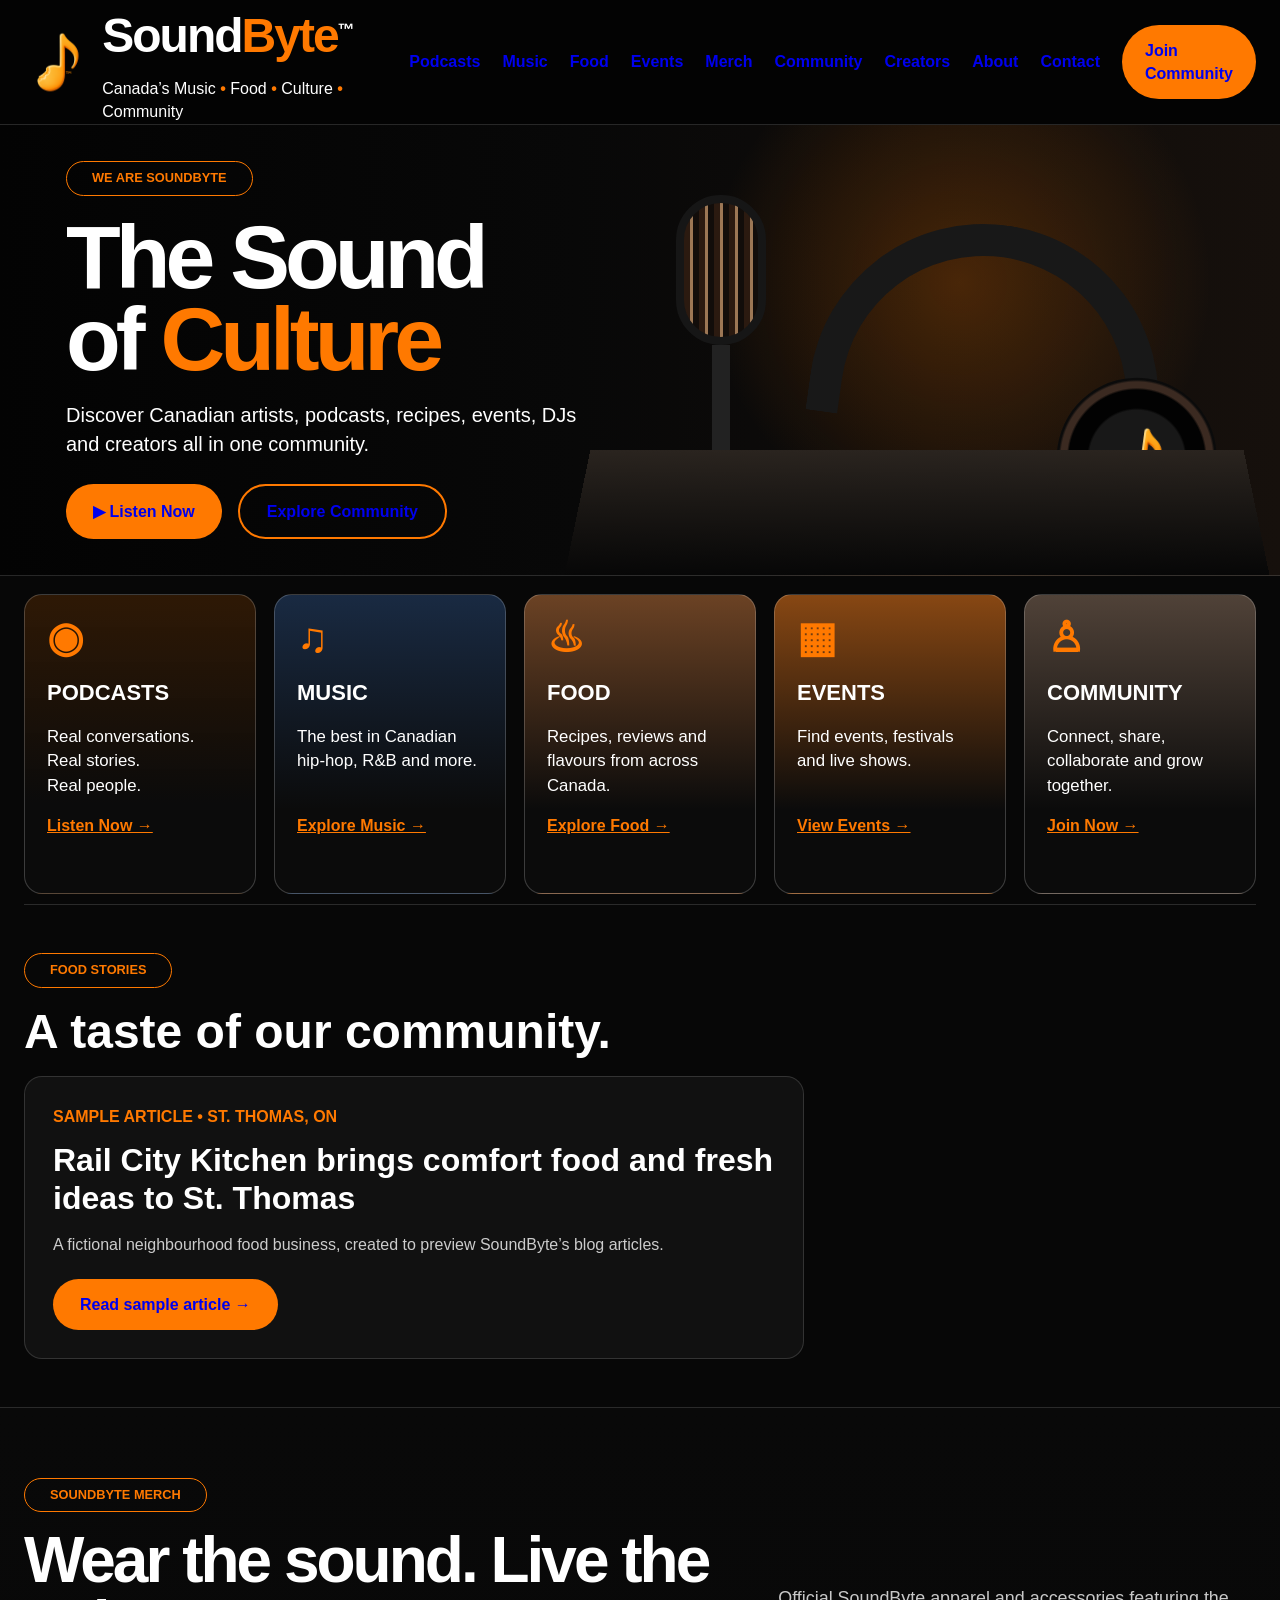
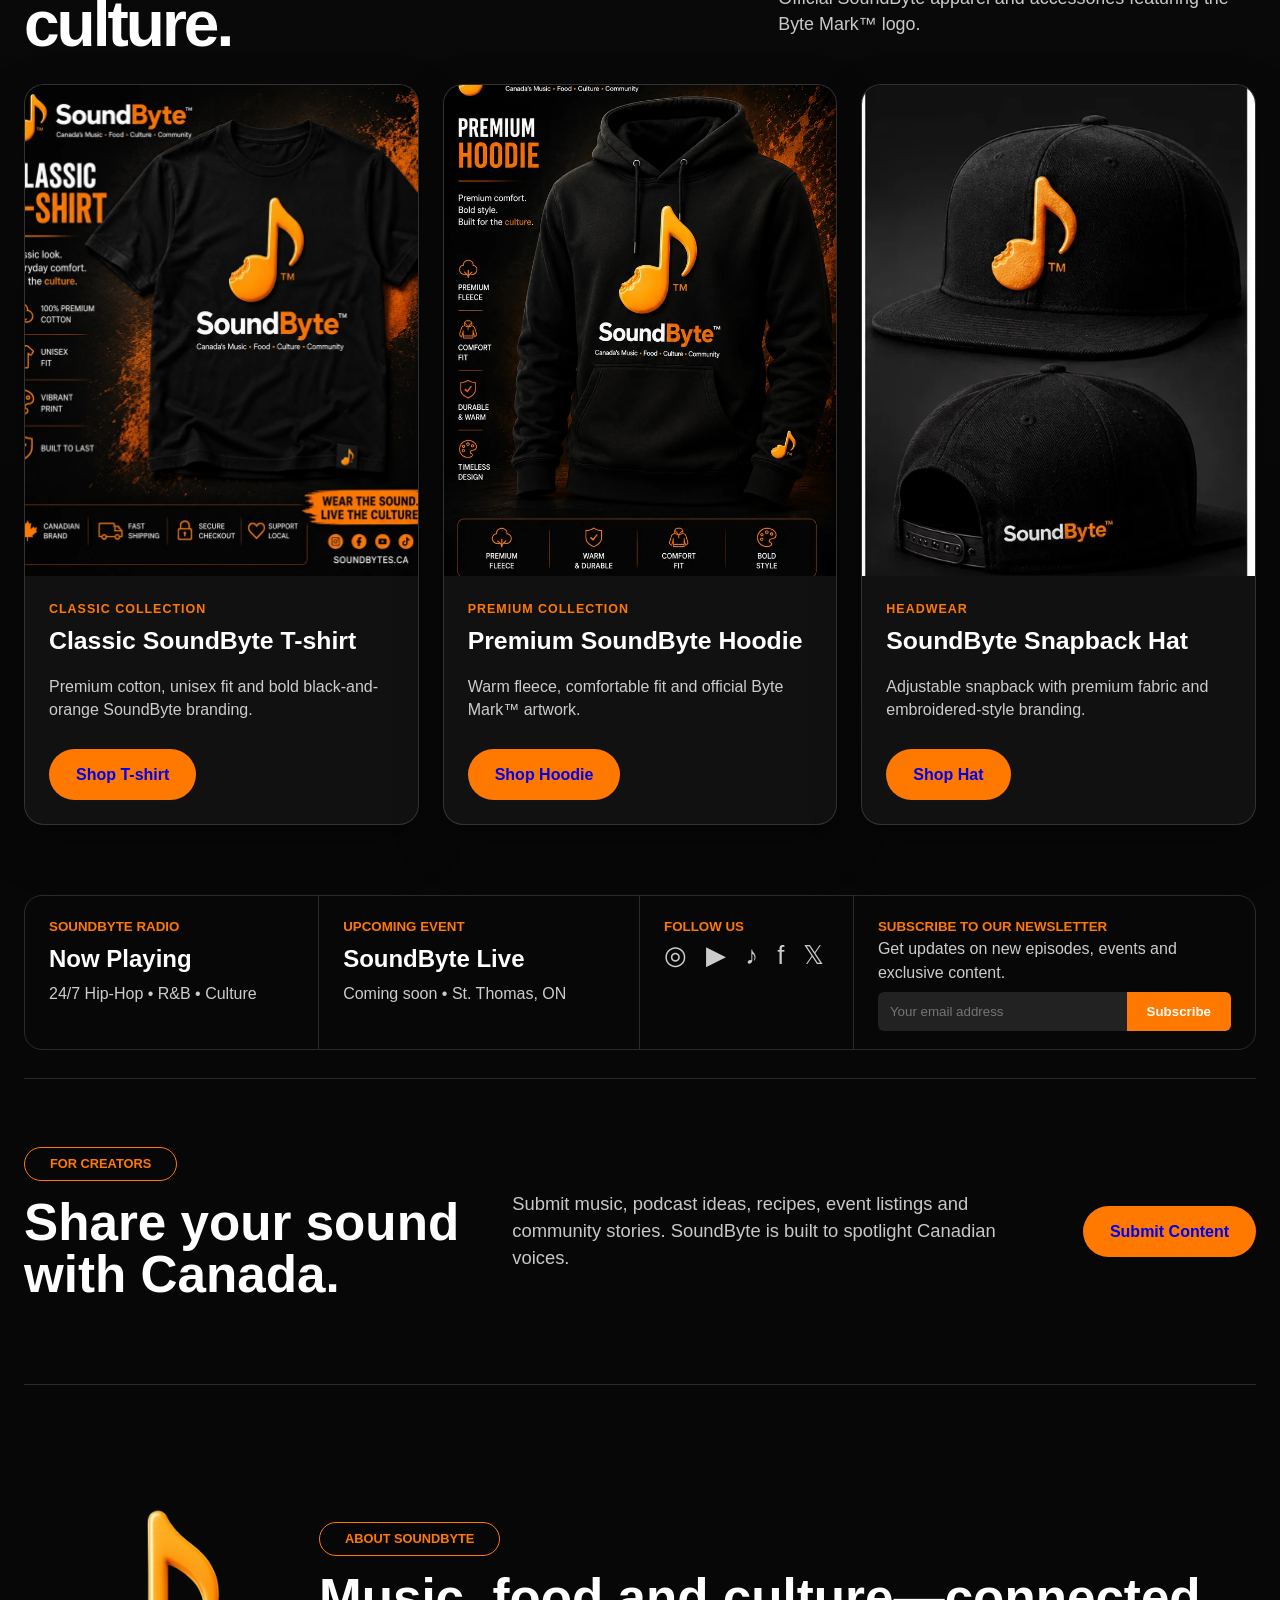
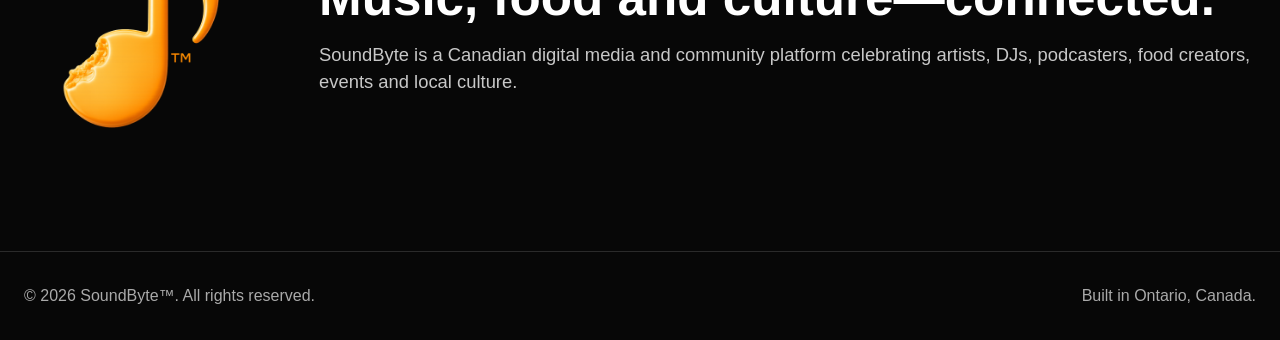
==== index.html @ c0a9def4 "Add temporary St. Thomas food article for blog placement preview" ====
<!doctype html>
<html lang="en">
<head>
<meta charset="utf-8"><meta name="viewport" content="width=device-width,initial-scale=1">
<meta name="description" content="SoundByte — Canadian music, podcasts, food, events and community.">
<title>SoundByte™ | The Sound of Culture</title>
<link rel="stylesheet" href="style.css">
<link rel="stylesheet" href="blog.css">
</head>
<body>
<header class="site-header">
  <div class="container header-inner">
    <a class="brand" href="#top">
      <img src="assets/soundbyte-logo.png" alt="SoundByte bite-mark logo" class="brand-logo">
      <div><div class="wordmark">Sound<span>Byte</span><sup>™</sup></div>
      <p>Canada’s Music <b>•</b> Food <b>•</b> Culture <b>•</b> Community</p></div>
    </a>
    <button class="menu-toggle" aria-label="Open menu" aria-expanded="false">☰</button>
    <nav class="main-nav">
      <a href="#podcasts">Podcasts</a><a href="#music">Music</a><a href="#food">Food</a>
      <a href="#events">Events</a><a href="#merch">Merch</a><a href="#community">Community</a><a href="#creators">Creators</a>
      <a href="#about">About</a><a href="#contact">Contact</a><a class="join" href="#community">Join Community</a>
    </nav>
  </div>
</header>

<main id="top">
<section class="hero">
  <div class="container hero-grid">
    <div class="hero-copy">
      <span class="pill">WE ARE SOUNDBYTE</span>
      <h1>The Sound<br>of <span>Culture</span></h1>
      <p>Discover Canadian artists, podcasts, recipes, events, DJs and creators all in one community.</p>
      <div class="actions"><a class="btn primary" href="#podcasts">▶ Listen Now</a><a class="btn outline" href="#community">Explore Community</a></div>
    </div>
    <div class="studio-art">
      <div class="mic"><div></div><i></i><b></b></div>
      <div class="headphones"><em></em><strong><img src="assets/soundbyte-logo.png" alt=""></strong></div>
      <div class="deck"></div>
    </div>
  </div>
</section>

<section class="cards container">
  <article id="podcasts"><div class="icon">◉</div><h2>PODCASTS</h2><p>Real conversations.<br>Real stories.<br>Real people.</p><a href="#">Listen Now →</a></article>
  <article id="music"><div class="icon">♫</div><h2>MUSIC</h2><p>The best in Canadian hip-hop, R&amp;B and more.</p><a href="#">Explore Music →</a></article>
  <article id="food"><div class="icon">♨</div><h2>FOOD</h2><p>Recipes, reviews and flavours from across Canada.</p><a href="#food-stories">Explore Food →</a></article>
  <article id="events"><div class="icon">▦</div><h2>EVENTS</h2><p>Find events, festivals and live shows.</p><a href="#">View Events →</a></article>
  <article id="community"><div class="icon">♙</div><h2>COMMUNITY</h2><p>Connect, share, collaborate and grow together.</p><a href="#">Join Now →</a></article>
</section>


<!-- Temporary sample article placement -->
<section class="food-stories container" id="food-stories">
  <span class="pill">FOOD STORIES</span>
  <h2>A taste of our community.</h2>
  <article class="food-story">
    <span class="food-story-label">SAMPLE ARTICLE • ST. THOMAS, ON</span>
    <h3>Rail City Kitchen brings comfort food and fresh ideas to St. Thomas</h3>
    <p>A fictional neighbourhood food business, created to preview SoundByte’s blog articles.</p>
    <a class="btn primary" href="blog/sample-st-thomas-food.html">Read sample article →</a>
  </article>
</section>

<section class="merch-section" id="merch">
  <div class="container">
    <div class="merch-heading">
      <div>
        <span class="pill">SOUNDBYTE MERCH</span>
        <h2>Wear the sound. Live the culture.</h2>
      </div>
      <p>Official SoundByte apparel and accessories featuring the Byte Mark™ logo.</p>
    </div>
    <div class="merch-grid">
      <article class="merch-card">
        <img src="assets/merch/classic-soundbyte-tshirt.webp" alt="Classic black SoundByte T-shirt with orange Byte Mark trademark logo" loading="lazy">
        <div class="merch-card-body">
          <p class="merch-label">CLASSIC COLLECTION</p>
          <h3>Classic SoundByte T-shirt</h3>
          <p>Premium cotton, unisex fit and bold black-and-orange SoundByte branding.</p>
          <a class="btn primary" href="mailto:hello@soundbytes.ca?subject=Classic%20SoundByte%20T-shirt">Shop T-shirt</a>
        </div>
      </article>
      <article class="merch-card">
        <img src="assets/merch/premium-soundbyte-hoodie.webp" alt="Premium black SoundByte hoodie with orange Byte Mark trademark logo" loading="lazy">
        <div class="merch-card-body">
          <p class="merch-label">PREMIUM COLLECTION</p>
          <h3>Premium SoundByte Hoodie</h3>
          <p>Warm fleece, comfortable fit and official Byte Mark™ artwork.</p>
          <a class="btn primary" href="mailto:hello@soundbytes.ca?subject=Premium%20SoundByte%20Hoodie">Shop Hoodie</a>
        </div>
      </article>
      <article class="merch-card">
        <img src="assets/merch/soundbyte-snapback-hat.webp" alt="Black SoundByte snapback hat with orange Byte Mark trademark logo" loading="lazy">
        <div class="merch-card-body">
          <p class="merch-label">HEADWEAR</p>
          <h3>SoundByte Snapback Hat</h3>
          <p>Adjustable snapback with premium fabric and embroidered-style branding.</p>
          <a class="btn primary" href="mailto:hello@soundbytes.ca?subject=SoundByte%20Snapback%20Hat">Shop Hat</a>
        </div>
      </article>
    </div>
  </div>
</section>

<section class="info container">
  <div><small>SOUNDBYTE RADIO</small><h3>Now Playing</h3><p>24/7 Hip-Hop • R&amp;B • Culture</p></div>
  <div><small>UPCOMING EVENT</small><h3>SoundByte Live</h3><p>Coming soon • St. Thomas, ON</p></div>
  <div><small>FOLLOW US</small><p class="social">◎ ▶ ♪ f 𝕏</p></div>
  <form id="contact"><small>SUBSCRIBE TO OUR NEWSLETTER</small><p>Get updates on new episodes, events and exclusive content.</p><div class="subscribe"><input type="email" placeholder="Your email address" required><button>Subscribe</button></div></form>
</section>

<section class="feature container" id="creators"><div><span class="pill">FOR CREATORS</span><h2>Share your sound with Canada.</h2></div><p>Submit music, podcast ideas, recipes, event listings and community stories. SoundByte is built to spotlight Canadian voices.</p><a class="btn primary" href="mailto:hello@soundbytes.ca">Submit Content</a></section>

<section class="about container" id="about"><img src="assets/soundbyte-logo.png" alt="SoundByte logo"><div><span class="pill">ABOUT SOUNDBYTE</span><h2>Music, food and culture—connected.</h2><p>SoundByte is a Canadian digital media and community platform celebrating artists, DJs, podcasters, food creators, events and local culture.</p></div></section>
</main>

<footer><div class="container"><p>© <span id="year"></span> SoundByte™. All rights reserved.</p><p>Built in Ontario, Canada.</p></div></footer>
<script src="script.js"></script>
</body></html>
---- style.css ----
*{box-sizing:border-box}html{scroll-behavior:smooth}:root{--orange:#ff7900;--bg:#070707;--line:rgba(255,255,255,.14)}body{margin:0;background:var(--bg);color:#fff;font-family:Arial,Helvetica,sans-serif;line-height:1.45}.container{width:min(1480px,calc(100% - 48px));margin:auto}.site-header{position:sticky;top:0;z-index:50;background:rgba(4,4,4,.94);backdrop-filter:blur(15px);border-bottom:1px solid var(--line)}.header-inner{min-height:124px;display:flex;align-items:center;justify-content:space-between;gap:24px}.brand{display:flex;align-items:center;gap:14px;text-decoration:none;color:#fff}.brand-logo{width:74px;height:88px;object-fit:contain}.wordmark{font-size:3rem;font-weight:800;letter-spacing:-2px}.wordmark span{color:var(--orange)}.wordmark sup{font-size:.35em}.brand p{margin:6px 0 0}.brand b{color:var(--orange)}.main-nav{display:flex;gap:22px;align-items:center;font-weight:700}.main-nav a{text-decoration:none}.join{background:var(--orange);padding:14px 23px;border-radius:999px}.menu-toggle{display:none;background:none;border:0;color:#fff;font-size:1.8rem}.hero{min-height:450px;overflow:hidden;background:radial-gradient(circle at 75% 35%,rgba(255,120,0,.24),transparent 25%),linear-gradient(90deg,#030303 0%,#080808 45%,#16100c 100%);border-bottom:1px solid var(--line)}.hero-grid{min-height:450px;display:grid;grid-template-columns:.9fr 1.1fr;align-items:center}.hero-copy{padding-left:42px}.pill{display:inline-block;border:1px solid var(--orange);color:var(--orange);border-radius:999px;padding:7px 25px;font-weight:800;font-size:.8rem}.hero h1{font-size:clamp(4rem,7vw,6.3rem);line-height:.92;letter-spacing:-5px;margin:20px 0}.hero h1 span{color:var(--orange)}.hero-copy>p{font-size:1.25rem;max-width:570px}.actions{display:flex;gap:16px;flex-wrap:wrap;margin-top:25px}.btn{display:inline-flex;align-items:center;justify-content:center;padding:14px 27px;border-radius:999px;text-decoration:none;font-weight:800}.primary{background:var(--orange)}.outline{border:2px solid var(--orange)}.studio-art{height:450px;position:relative}.mic{position:absolute;left:10%;top:70px;width:150px}.mic div{width:90px;height:150px;border-radius:45px;margin:auto;background:repeating-linear-gradient(90deg,#2b1a10 0 6px,#9c7755 6px 9px,#120d0a 9px 15px);border:8px solid #161616}.mic i{display:block;width:18px;height:120px;background:#222;margin:auto}.mic b{display:block;width:145px;height:22px;border-radius:50%;background:#1d1d1d}.headphones{position:absolute;right:4%;top:100px;width:470px;height:270px;transform:rotate(8deg)}.headphones em{position:absolute;left:55px;width:350px;height:210px;border:32px solid #181818;border-bottom:0;border-radius:200px 200px 0 0}.headphones strong{position:absolute;right:0;top:132px;width:160px;height:160px;border-radius:50%;display:grid;place-items:center;background:radial-gradient(circle,#181818 0 42%,#020202 44% 60%,#3b2a21 62% 67%,#0b0b0b 69%)}.headphones img{width:82px;height:94px;object-fit:contain}.deck{position:absolute;bottom:0;left:0;right:0;height:130px;background:linear-gradient(#2a241f,#070707);transform:perspective(500px) rotateX(17deg)}.cards{display:grid;grid-template-columns:repeat(5,1fr);gap:18px;padding:18px 0 10px}.cards article{min-height:300px;border:1px solid rgba(255,255,255,.2);border-radius:18px;padding:22px;display:flex;flex-direction:column;align-items:flex-start;justify-content:flex-start;min-width:0;background:linear-gradient(180deg,rgba(255,120,0,.16),#0b0b0b 70%)}.cards article:nth-child(2){background:linear-gradient(180deg,#192a42,#0b0b0b 72%)}.cards article:nth-child(3){background:linear-gradient(180deg,#6b4224,#0b0b0b 72%)}.cards article:nth-child(4){background:linear-gradient(180deg,#874713,#0b0b0b 72%)}.cards article:nth-child(5){background:linear-gradient(180deg,#504238,#0b0b0b 72%)}.cards .icon{line-height:1;height:60px;display:flex;align-items:flex-start;flex-shrink:0}.cards h2{margin:0;font-size:22px;font-weight:700;line-height:1.45;overflow-wrap:anywhere}.cards p{font-size:1.05rem;line-height:1.45;margin:16px 0;min-height:4.35em}.cards article>a{font-size:16px;line-height:1.45}.cards a,.icon,.info small{color:var(--orange);font-weight:800}.icon{font-size:2.6rem}.info{display:grid;grid-template-columns:1.1fr 1.2fr .8fr 1.5fr;border:1px solid var(--line);border-radius:18px;margin-bottom:28px;overflow:hidden}.info>div,.info form{padding:18px 24px;border-right:1px solid var(--line)}.info form{border-right:0}.info h3{font-size:1.5rem;margin:5px 0}.info p{margin:0;color:#ccc}.social{font-size:1.6rem;word-spacing:12px!important}.subscribe{display:flex;margin-top:8px}.subscribe input{flex:1;min-width:0;background:#222;border:0;color:#fff;padding:12px;border-radius:6px 0 0 6px}.subscribe button{border:0;background:var(--orange);color:#fff;font-weight:800;padding:0 20px;border-radius:0 6px 6px 0}.feature,.about{display:grid;grid-template-columns:1.1fr 1.3fr auto;gap:35px;align-items:center;padding:68px 0;border-top:1px solid var(--line)}.feature h2,.about h2{font-size:clamp(2rem,4vw,4rem);line-height:1;margin:16px 0}.feature>p,.about p{color:#c8c8c8;font-size:1.15rem}.about{grid-template-columns:260px 1fr}.about img{width:220px}footer{border-top:1px solid var(--line)}footer .container{min-height:88px;display:flex;align-items:center;justify-content:space-between;color:#aaa}
.merch-section{padding:70px 0;border-top:1px solid var(--line);background:linear-gradient(180deg,#090909,#070707)}
.merch-heading{display:flex;align-items:end;justify-content:space-between;gap:30px;margin-bottom:28px}
.merch-heading h2{font-size:clamp(2.4rem,5vw,4.8rem);line-height:1;margin:16px 0 0;letter-spacing:-3px}
.merch-heading>p{max-width:520px;color:#c8c8c8;font-size:1.12rem}
.merch-grid{display:grid;grid-template-columns:repeat(3,1fr);gap:24px}
.merch-card{overflow:hidden;border:1px solid var(--line);border-radius:20px;background:#111;box-shadow:0 20px 50px rgba(0,0,0,.28)}
.merch-card img{display:block;width:100%;aspect-ratio:4/5;object-fit:cover;background:#0b0b0b}
.merch-card-body{padding:24px}
.merch-label{margin:0 0 5px;color:var(--orange);font-size:.78rem;font-weight:800;letter-spacing:.08em}
.merch-card h3{margin:0 0 10px;font-size:1.55rem}
.merch-card-body>p:not(.merch-label){color:#ccc;min-height:50px}
.merch-card .btn{margin-top:8px}

@media(max-width:1200px){.brand p{display:none}.main-nav{gap:12px;font-size:.9rem}.cards{grid-template-columns:repeat(3,1fr)}.info{grid-template-columns:1fr 1fr}.info>div:nth-child(2){border-right:0}.info>div:nth-child(3),.info form{border-top:1px solid var(--line)}}@media(max-width:900px){.menu-toggle{display:block}.main-nav{display:none;position:absolute;left:0;right:0;top:100%;background:#090909;padding:20px;flex-direction:column}.main-nav.open{display:flex}.hero-grid{grid-template-columns:1fr}.merch-heading{align-items:flex-start;flex-direction:column}.merch-grid{grid-template-columns:1fr 1fr}.hero-copy{padding:40px 0}.studio-art{height:330px}.headphones{right:50%;transform:translateX(50%) rotate(8deg) scale(.82);transform-origin:center}.cards{grid-template-columns:1fr 1fr}.feature{grid-template-columns:1fr}}@media(max-width:620px){.container{width:min(100% - 28px,1480px)}.brand-logo{width:52px;height:64px}.wordmark{font-size:2rem}.header-inner{min-height:86px}.hero h1{font-size:3.8rem;letter-spacing:-3px}.cards,.info,.merch-grid{grid-template-columns:1fr}.info>div,.info form{border-right:0;border-bottom:1px solid var(--line)}.about{grid-template-columns:1fr;text-align:center}.about img{margin:auto}footer .container{flex-direction:column;justify-content:center;text-align:center;padding:16px 0}}
---- blog.css ----
/* Temporary sample blog layout. */
.food-stories{padding:48px 0;border-top:1px solid var(--line)}
.food-stories h2{font-size:clamp(2rem,4vw,3rem);line-height:1.1;margin:18px 0}
.food-story{max-width:780px;padding:28px;border:1px solid var(--line);border-radius:18px;background:#111}
.food-story h3{font-size:clamp(1.5rem,3vw,2rem);line-height:1.2;margin:12px 0}
.food-story p{color:#ccc;margin:16px 0 22px}
.food-story-label,.blog-meta{color:#ff7900;font-weight:700}
.blog-back{color:#ff7900;font-weight:700;flex-shrink:0}
.blog-article{width:min(780px,calc(100% - 40px));margin:56px auto 72px}
.blog-article h1{font-size:clamp(2.25rem,5vw,3.75rem);line-height:1.08;letter-spacing:-1px;margin:24px 0}
.blog-deck{font-size:1.25rem;color:#ccc}
.blog-article article>p{font-size:1.125rem;line-height:1.8;color:#ddd}
.blog-article h2{font-size:1.75rem;line-height:1.2;margin:36px 0 16px}
.blog-sample{padding:20px;border-left:3px solid #ff7900;background:#19110b;margin:30px 0;line-height:1.6}
.blog-article-footer{margin-top:40px;padding-top:24px}
.blog-article-footer p{color:#ccc}
@media(max-width:620px){.blog-back{font-size:.9rem}.food-story{padding:22px}}
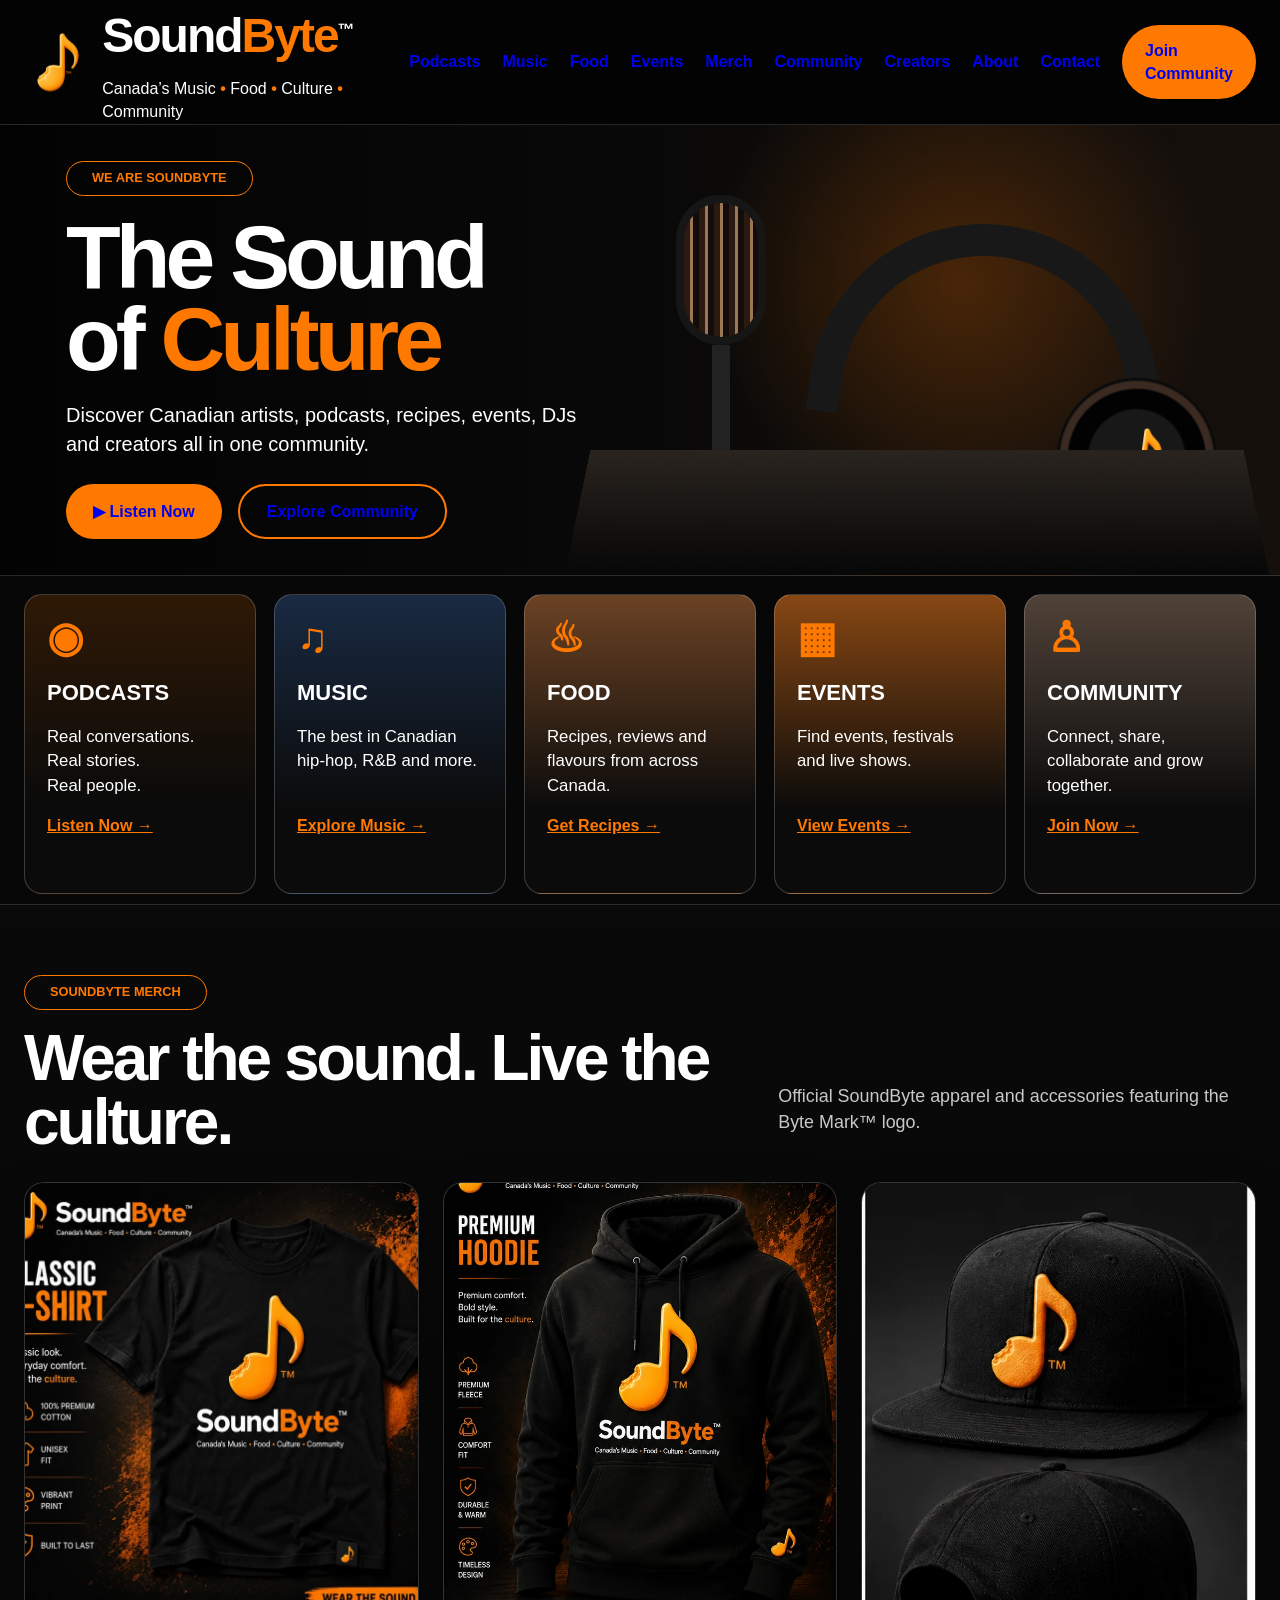
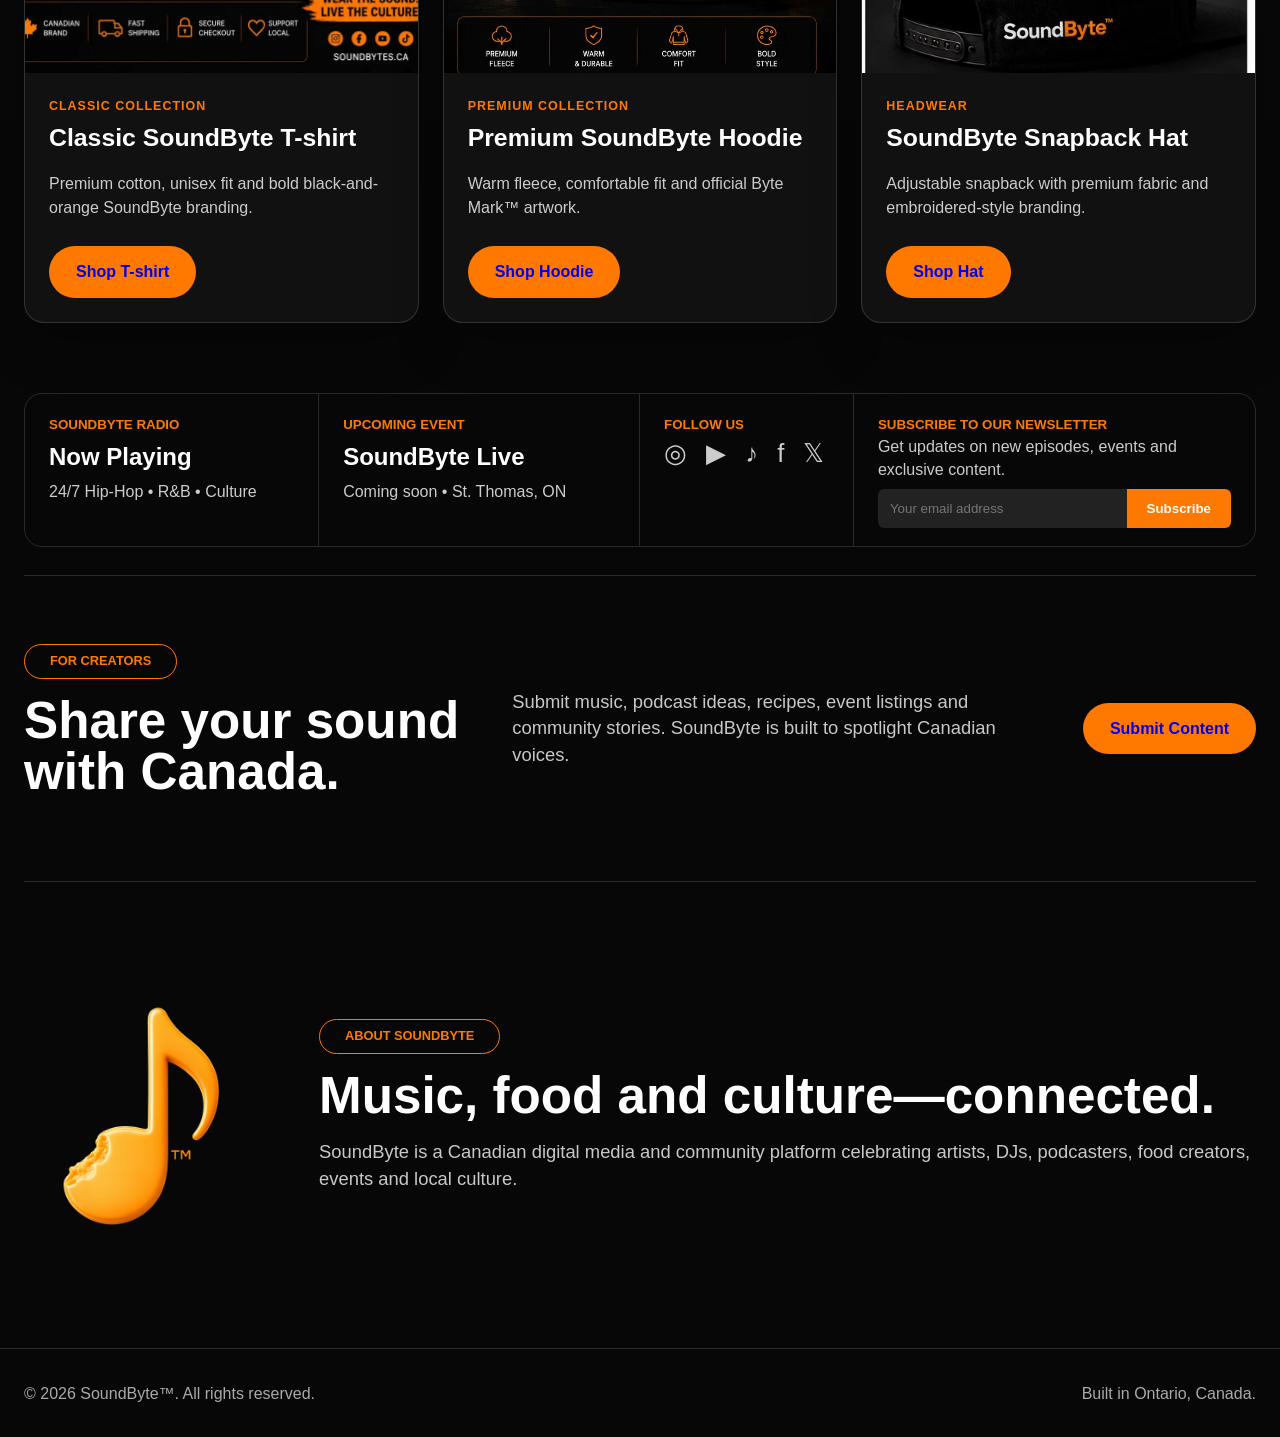
==== commit 06838b43: "Revert "Add temporary St. Thomas food article for blog placement preview" This reverts commit c0a9de" ====
--- a/index.html
+++ b/index.html
@@ -5,7 +5,6 @@
 <meta name="description" content="SoundByte — Canadian music, podcasts, food, events and community.">
 <title>SoundByte™ | The Sound of Culture</title>
 <link rel="stylesheet" href="style.css">
-<link rel="stylesheet" href="blog.css">
 </head>
 <body>
 <header class="site-header">
@@ -44,23 +43,11 @@
 <section class="cards container">
   <article id="podcasts"><div class="icon">◉</div><h2>PODCASTS</h2><p>Real conversations.<br>Real stories.<br>Real people.</p><a href="#">Listen Now →</a></article>
   <article id="music"><div class="icon">♫</div><h2>MUSIC</h2><p>The best in Canadian hip-hop, R&amp;B and more.</p><a href="#">Explore Music →</a></article>
-  <article id="food"><div class="icon">♨</div><h2>FOOD</h2><p>Recipes, reviews and flavours from across Canada.</p><a href="#food-stories">Explore Food →</a></article>
+  <article id="food"><div class="icon">♨</div><h2>FOOD</h2><p>Recipes, reviews and flavours from across Canada.</p><a href="#">Get Recipes →</a></article>
   <article id="events"><div class="icon">▦</div><h2>EVENTS</h2><p>Find events, festivals and live shows.</p><a href="#">View Events →</a></article>
   <article id="community"><div class="icon">♙</div><h2>COMMUNITY</h2><p>Connect, share, collaborate and grow together.</p><a href="#">Join Now →</a></article>
 </section>
 
-
-<!-- Temporary sample article placement -->
-<section class="food-stories container" id="food-stories">
-  <span class="pill">FOOD STORIES</span>
-  <h2>A taste of our community.</h2>
-  <article class="food-story">
-    <span class="food-story-label">SAMPLE ARTICLE • ST. THOMAS, ON</span>
-    <h3>Rail City Kitchen brings comfort food and fresh ideas to St. Thomas</h3>
-    <p>A fictional neighbourhood food business, created to preview SoundByte’s blog articles.</p>
-    <a class="btn primary" href="blog/sample-st-thomas-food.html">Read sample article →</a>
-  </article>
-</section>
 
 <section class="merch-section" id="merch">
   <div class="container">
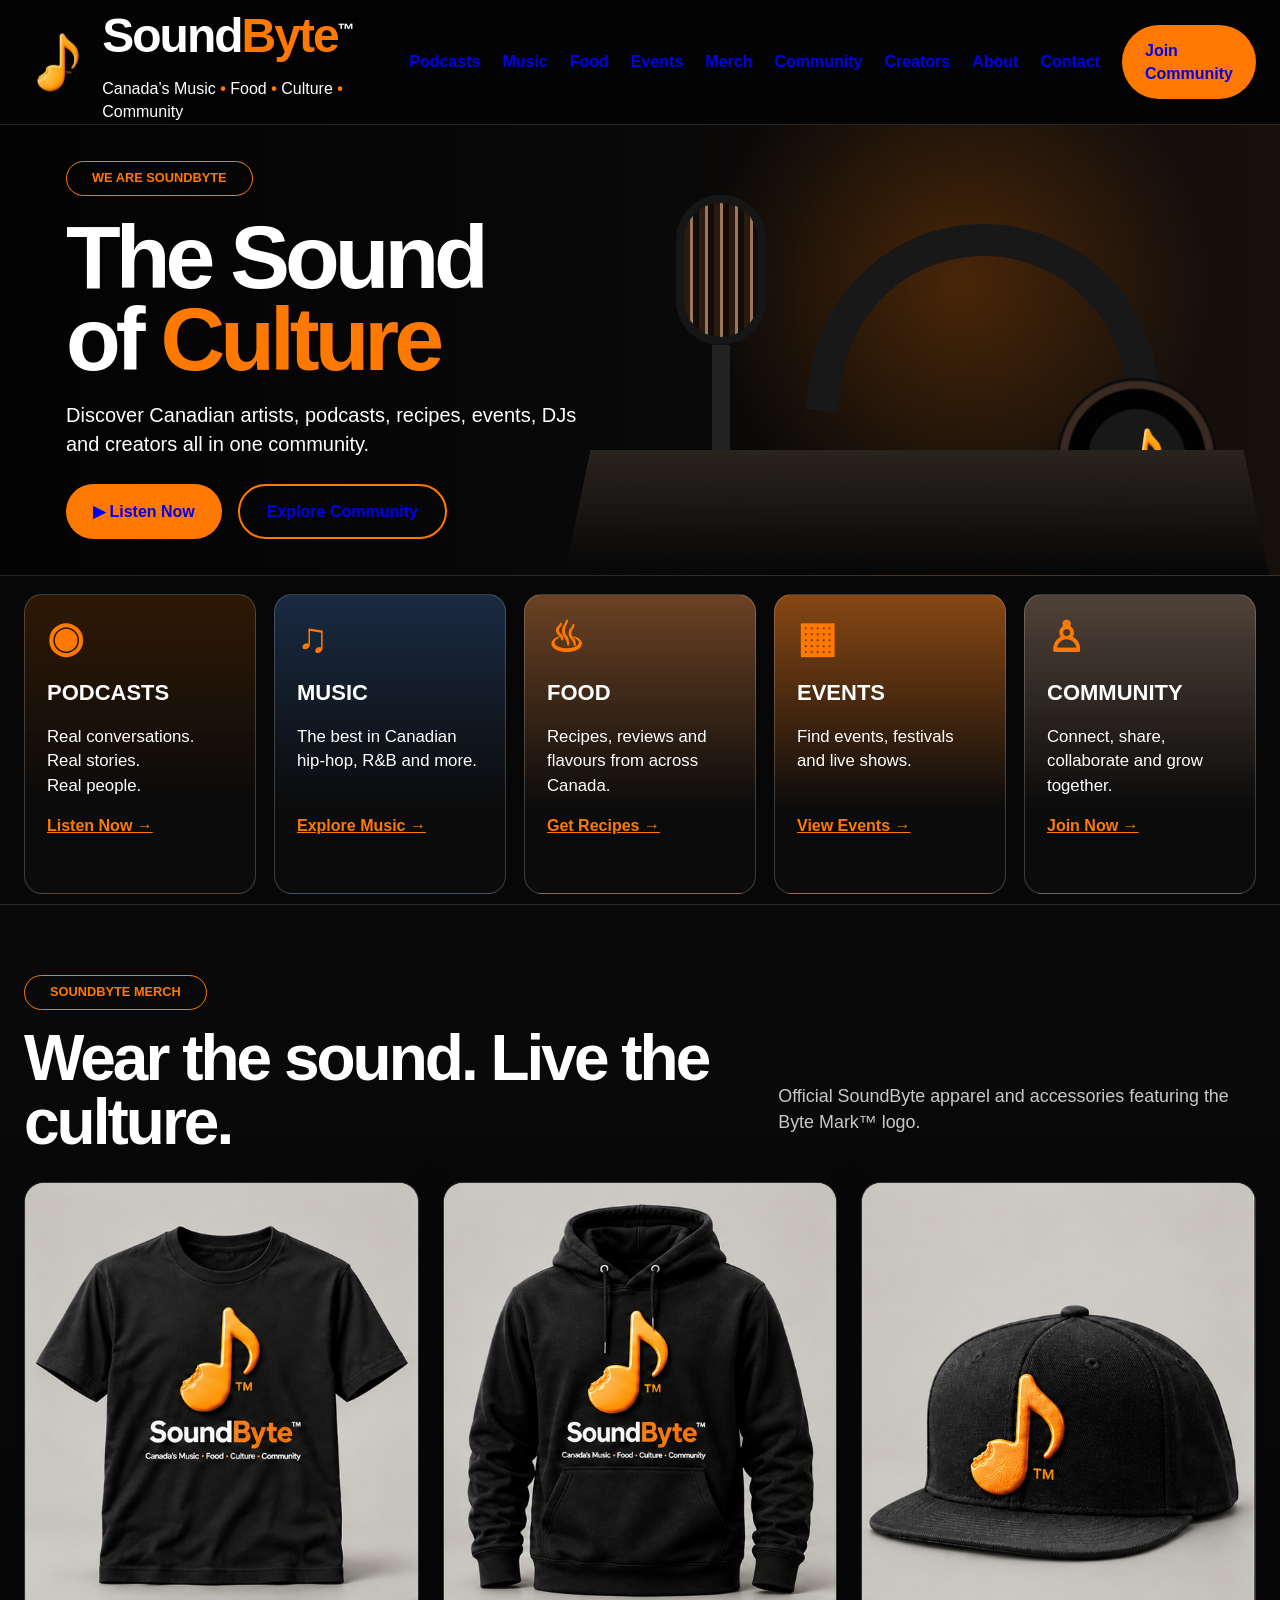
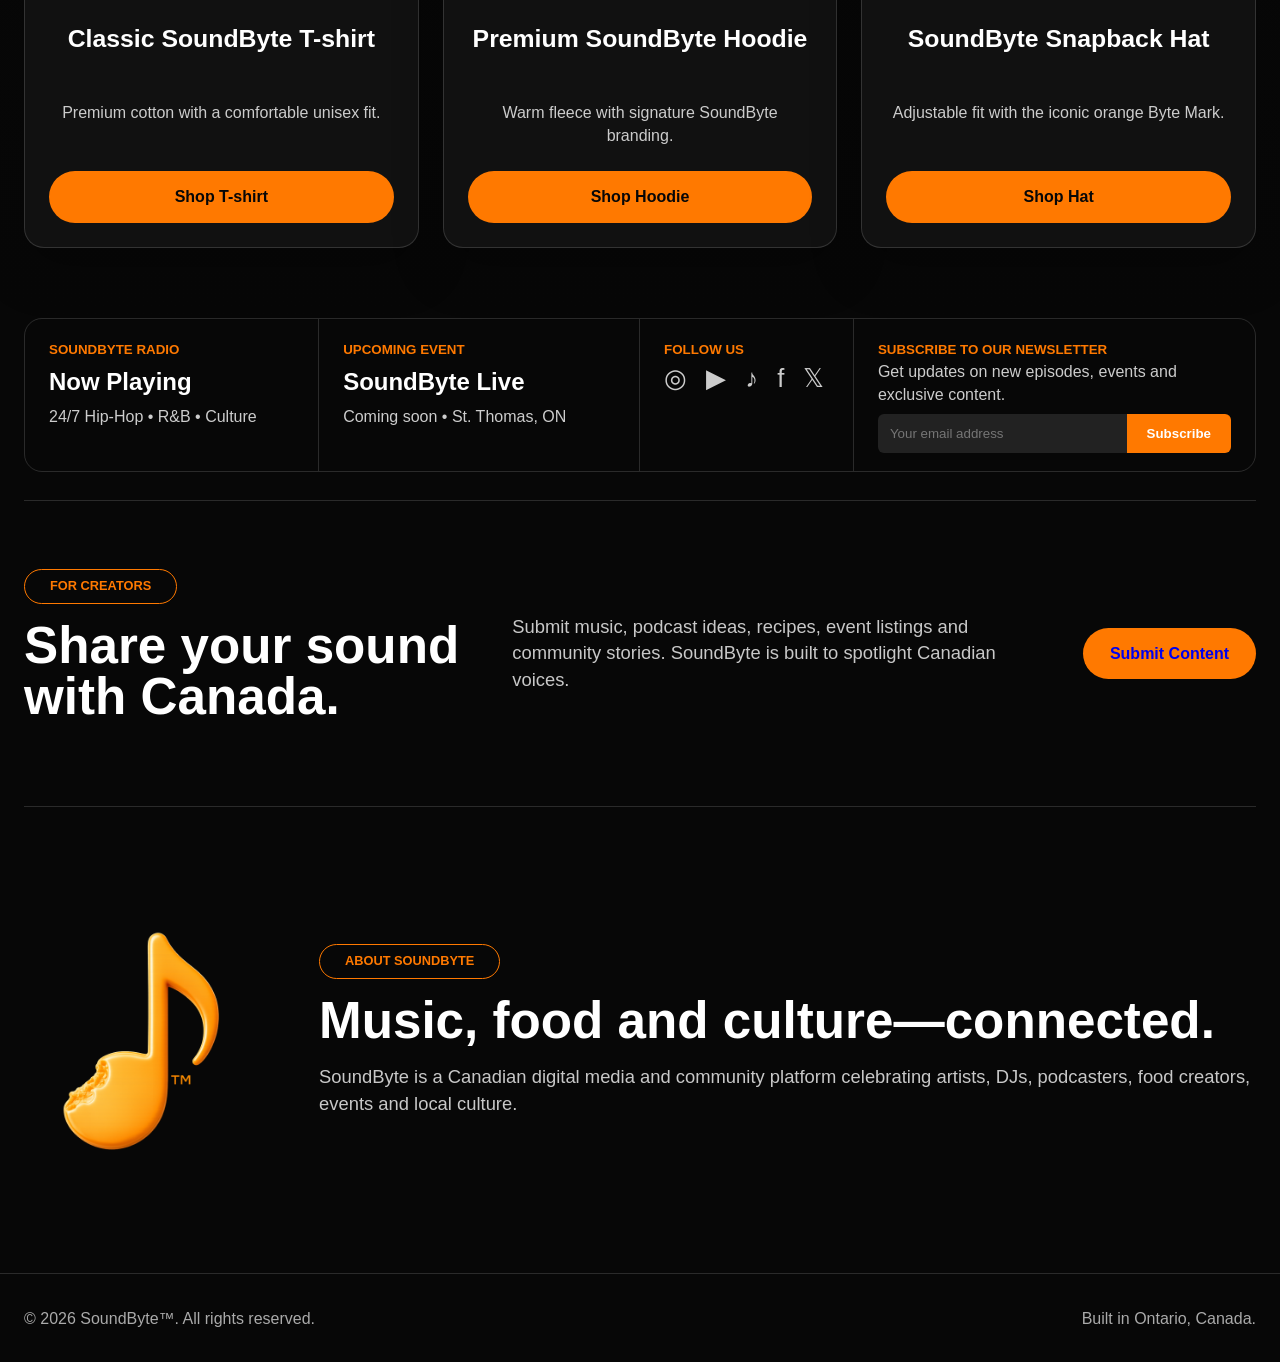
==== commit f29dd5ed: "Apply clean merchandise cards with light product backgrounds" ====
--- a/index.html
+++ b/index.html
@@ -60,29 +60,26 @@
     </div>
     <div class="merch-grid">
       <article class="merch-card">
-        <img src="assets/merch/classic-soundbyte-tshirt.webp" alt="Classic black SoundByte T-shirt with orange Byte Mark trademark logo" loading="lazy">
+        <div class="merch-product merch-product-tshirt"><img src="assets/merch/soundbyte-clean-products.png" alt="Classic black SoundByte T-shirt on a light background" loading="lazy" width="1774" height="887"></div>
         <div class="merch-card-body">
-          <p class="merch-label">CLASSIC COLLECTION</p>
           <h3>Classic SoundByte T-shirt</h3>
-          <p>Premium cotton, unisex fit and bold black-and-orange SoundByte branding.</p>
+          <p>Premium cotton with a comfortable unisex fit.</p>
           <a class="btn primary" href="mailto:hello@soundbytes.ca?subject=Classic%20SoundByte%20T-shirt">Shop T-shirt</a>
         </div>
       </article>
       <article class="merch-card">
-        <img src="assets/merch/premium-soundbyte-hoodie.webp" alt="Premium black SoundByte hoodie with orange Byte Mark trademark logo" loading="lazy">
+        <div class="merch-product merch-product-hoodie"><img src="assets/merch/soundbyte-clean-products.png" alt="Premium black SoundByte hoodie on a light background" loading="lazy" width="1774" height="887"></div>
         <div class="merch-card-body">
-          <p class="merch-label">PREMIUM COLLECTION</p>
           <h3>Premium SoundByte Hoodie</h3>
-          <p>Warm fleece, comfortable fit and official Byte Mark™ artwork.</p>
+          <p>Warm fleece with signature SoundByte branding.</p>
           <a class="btn primary" href="mailto:hello@soundbytes.ca?subject=Premium%20SoundByte%20Hoodie">Shop Hoodie</a>
         </div>
       </article>
       <article class="merch-card">
-        <img src="assets/merch/soundbyte-snapback-hat.webp" alt="Black SoundByte snapback hat with orange Byte Mark trademark logo" loading="lazy">
+        <div class="merch-product merch-product-hat"><img src="assets/merch/soundbyte-clean-products.png" alt="Black SoundByte snapback hat on a light background" loading="lazy" width="1774" height="887"></div>
         <div class="merch-card-body">
-          <p class="merch-label">HEADWEAR</p>
           <h3>SoundByte Snapback Hat</h3>
-          <p>Adjustable snapback with premium fabric and embroidered-style branding.</p>
+          <p>Adjustable fit with the iconic orange Byte Mark.</p>
           <a class="btn primary" href="mailto:hello@soundbytes.ca?subject=SoundByte%20Snapback%20Hat">Shop Hat</a>
         </div>
       </article>
--- a/style.css
+++ b/style.css
@@ -12,4 +12,16 @@
 .merch-card-body>p:not(.merch-label){color:#ccc;min-height:50px}
 .merch-card .btn{margin-top:8px}
 
-@media(max-width:1200px){.brand p{display:none}.main-nav{gap:12px;font-size:.9rem}.cards{grid-template-columns:repeat(3,1fr)}.info{grid-template-columns:1fr 1fr}.info>div:nth-child(2){border-right:0}.info>div:nth-child(3),.info form{border-top:1px solid var(--line)}}@media(max-width:900px){.menu-toggle{display:block}.main-nav{display:none;position:absolute;left:0;right:0;top:100%;background:#090909;padding:20px;flex-direction:column}.main-nav.open{display:flex}.hero-grid{grid-template-columns:1fr}.merch-heading{align-items:flex-start;flex-direction:column}.merch-grid{grid-template-columns:1fr 1fr}.hero-copy{padding:40px 0}.studio-art{height:330px}.headphones{right:50%;transform:translateX(50%) rotate(8deg) scale(.82);transform-origin:center}.cards{grid-template-columns:1fr 1fr}.feature{grid-template-columns:1fr}}@media(max-width:620px){.container{width:min(100% - 28px,1480px)}.brand-logo{width:52px;height:64px}.wordmark{font-size:2rem}.header-inner{min-height:86px}.hero h1{font-size:3.8rem;letter-spacing:-3px}.cards,.info,.merch-grid{grid-template-columns:1fr}.info>div,.info form{border-right:0;border-bottom:1px solid var(--line)}.about{grid-template-columns:1fr;text-align:center}.about img{margin:auto}footer .container{flex-direction:column;justify-content:center;text-align:center;padding:16px 0}}+@media(max-width:1200px){.brand p{display:none}.main-nav{gap:12px;font-size:.9rem}.cards{grid-template-columns:repeat(3,1fr)}.info{grid-template-columns:1fr 1fr}.info>div:nth-child(2){border-right:0}.info>div:nth-child(3),.info form{border-top:1px solid var(--line)}}@media(max-width:900px){.menu-toggle{display:block}.main-nav{display:none;position:absolute;left:0;right:0;top:100%;background:#090909;padding:20px;flex-direction:column}.main-nav.open{display:flex}.hero-grid{grid-template-columns:1fr}.merch-heading{align-items:flex-start;flex-direction:column}.merch-grid{grid-template-columns:1fr 1fr}.hero-copy{padding:40px 0}.studio-art{height:330px}.headphones{right:50%;transform:translateX(50%) rotate(8deg) scale(.82);transform-origin:center}.cards{grid-template-columns:1fr 1fr}.feature{grid-template-columns:1fr}}@media(max-width:620px){.container{width:min(100% - 28px,1480px)}.brand-logo{width:52px;height:64px}.wordmark{font-size:2rem}.header-inner{min-height:86px}.hero h1{font-size:3.8rem;letter-spacing:-3px}.cards,.info,.merch-grid{grid-template-columns:1fr}.info>div,.info form{border-right:0;border-bottom:1px solid var(--line)}.about{grid-template-columns:1fr;text-align:center}.about img{margin:auto}footer .container{flex-direction:column;justify-content:center;text-align:center;padding:16px 0}}
+/* Approved clean merchandise layout. Each image window displays one product
+   from the shared artwork; descriptions and actions remain native HTML. */
+.merch-card{display:flex;flex-direction:column}
+.merch-product{position:relative;aspect-ratio:565/600;overflow:hidden;background:#d8d5d0}
+.merch-product img{position:absolute;display:block;width:313.9823%;max-width:none;height:auto;aspect-ratio:1774/887;top:-3.3333%;object-fit:fill}
+.merch-product-tshirt img{left:-3.3628%}
+.merch-product-hoodie img{left:-107.0796%}
+.merch-product-hat img{left:-210.7965%}
+.merch-card-body{display:flex;flex-direction:column;flex:1;text-align:center}
+.merch-card h3{min-height:2.4em;line-height:1.2}
+.merch-card-body>p:not(.merch-label){min-height:2.9em;margin:8px 0 24px}
+.merch-card .btn{margin-top:auto;width:100%;color:#070707}
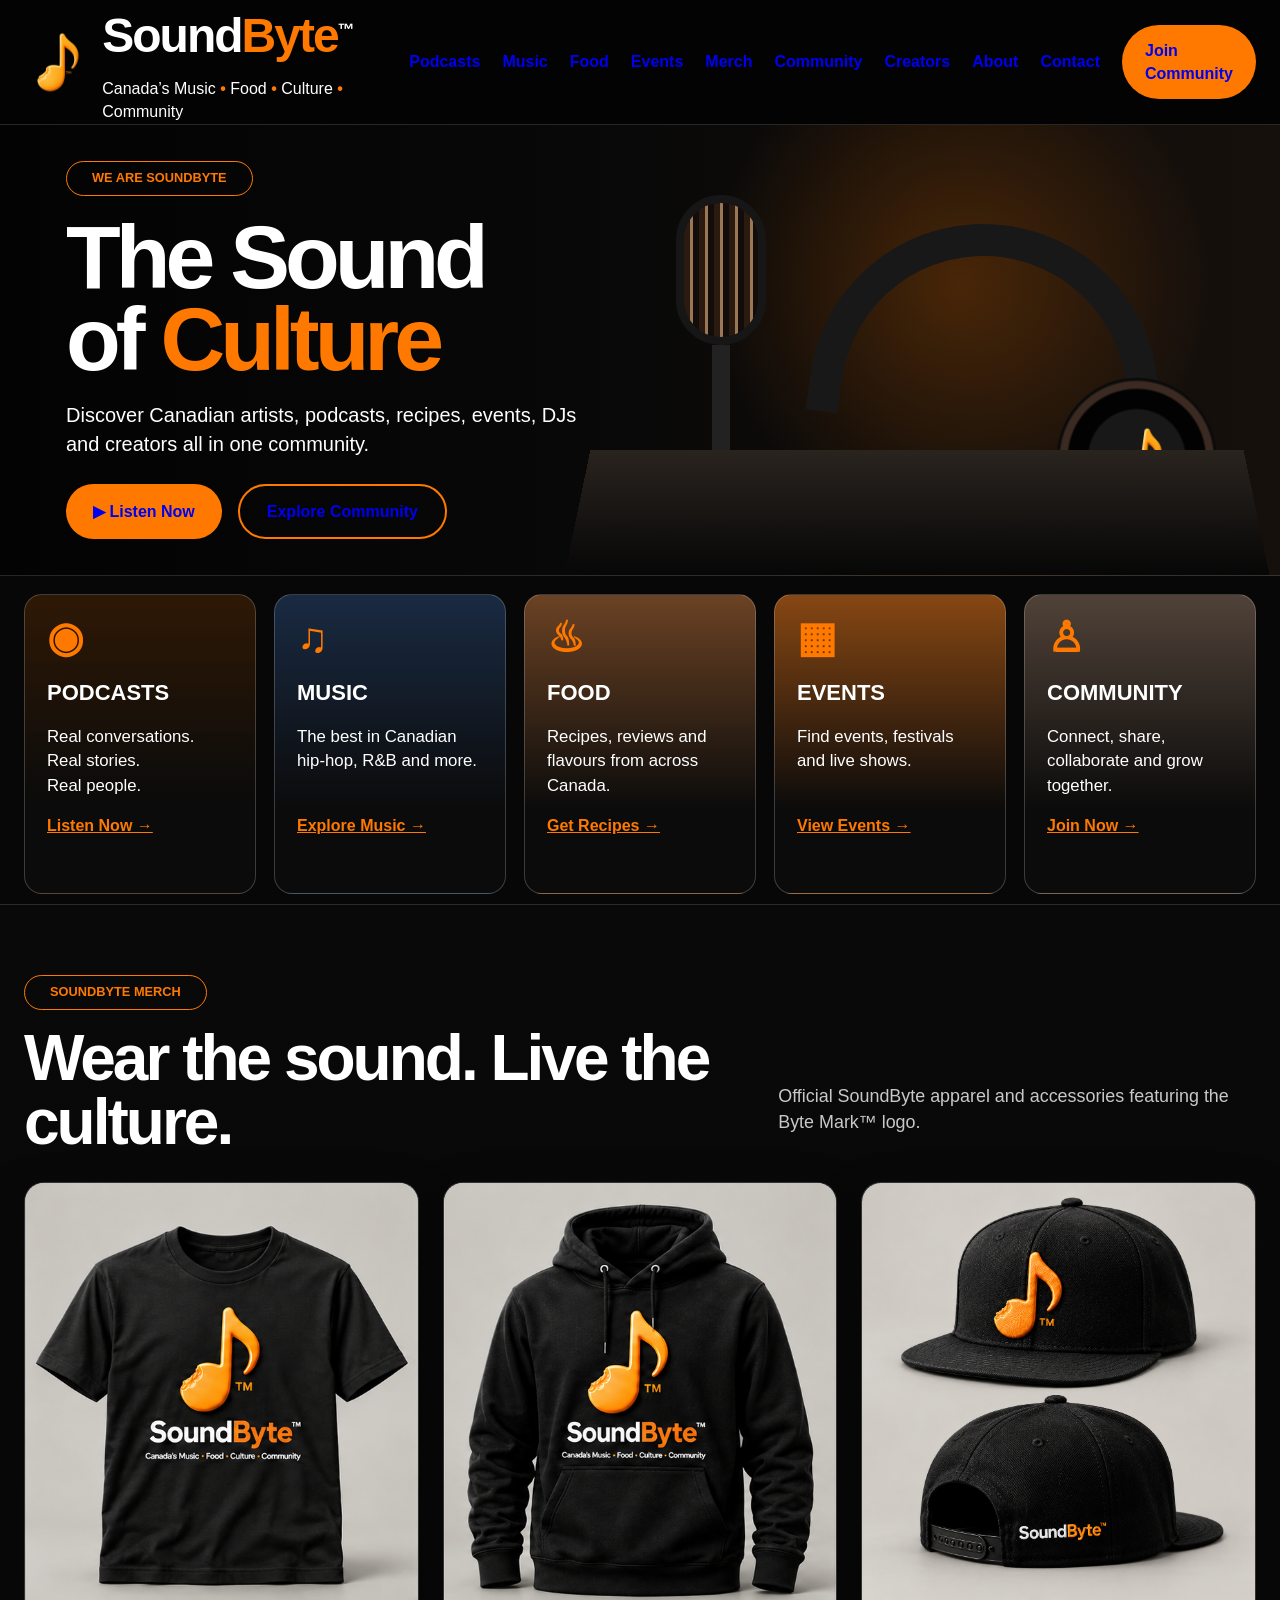
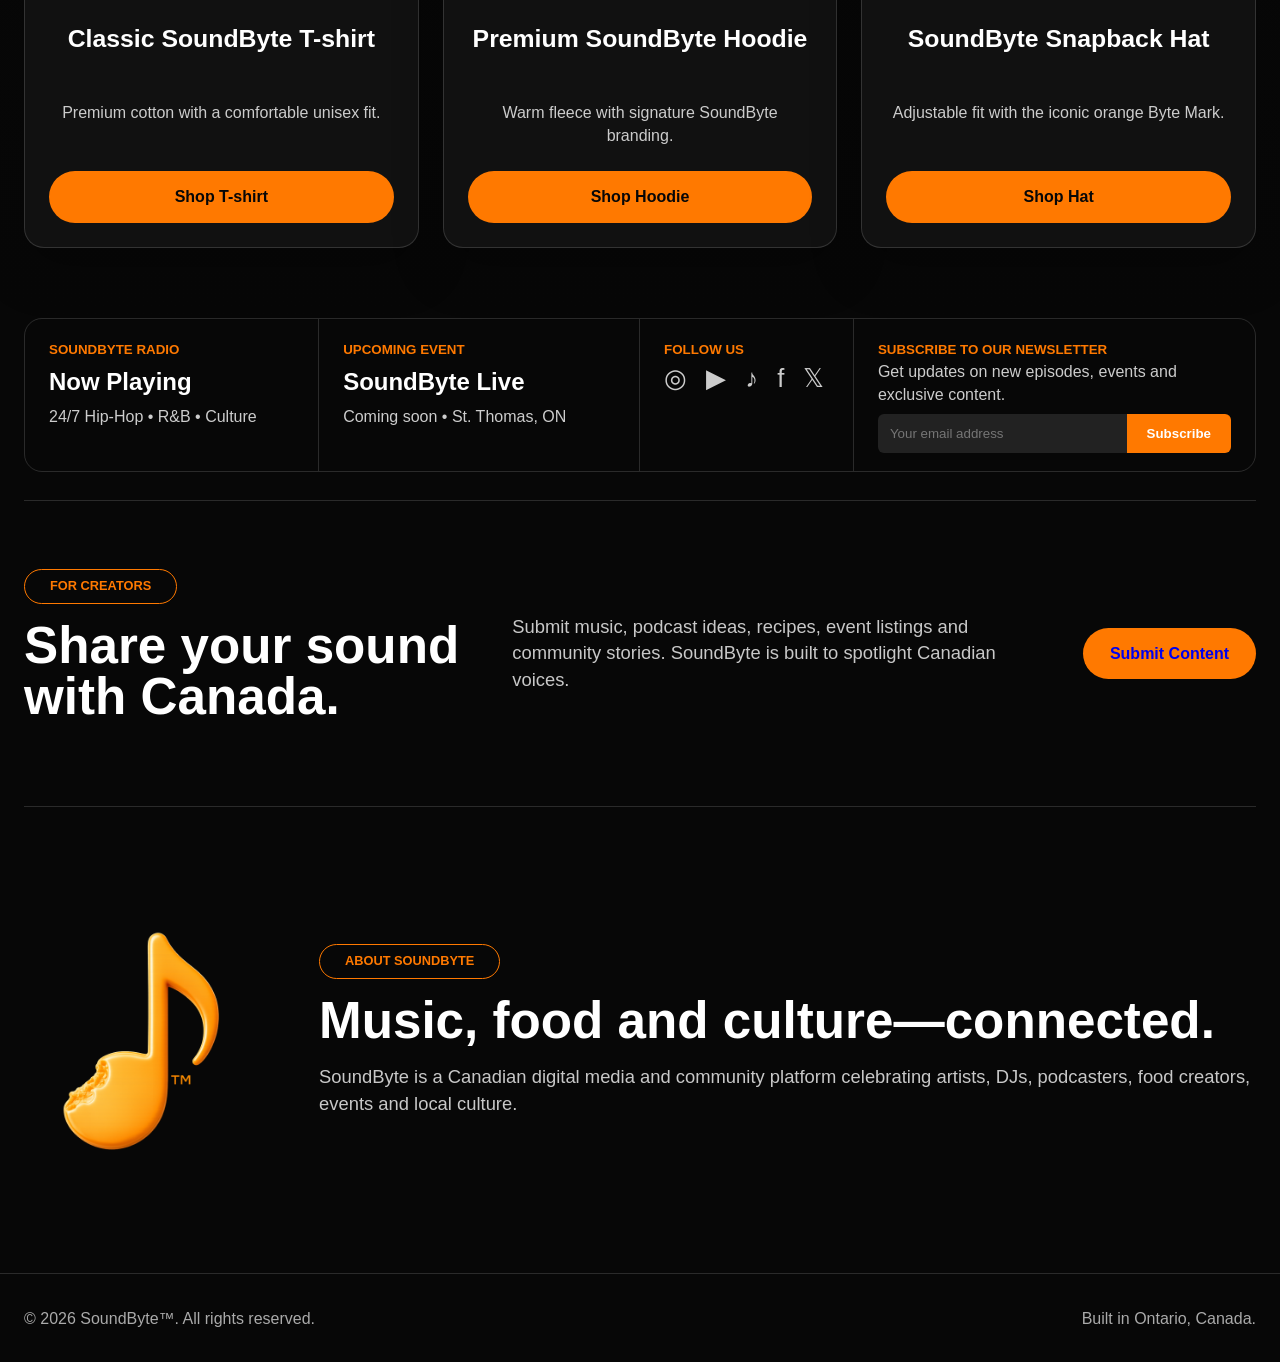
==== commit ac341d3a: "Show front and back views of the SoundByte snapback" ====
--- a/index.html
+++ b/index.html
@@ -76,7 +76,7 @@
         </div>
       </article>
       <article class="merch-card">
-        <div class="merch-product merch-product-hat"><img src="assets/merch/soundbyte-clean-products.png" alt="Black SoundByte snapback hat on a light background" loading="lazy" width="1774" height="887"></div>
+        <div class="merch-product merch-product-hat"><img src="assets/merch/soundbyte-snapback-front-back.png" alt="Front and back views of the black SoundByte snapback: orange Byte Mark on the front, SoundByte embroidery and adjustable closure on the back" loading="lazy"></div>
         <div class="merch-card-body">
           <h3>SoundByte Snapback Hat</h3>
           <p>Adjustable fit with the iconic orange Byte Mark.</p>
--- a/style.css
+++ b/style.css
@@ -20,7 +20,7 @@
 .merch-product img{position:absolute;display:block;width:313.9823%;max-width:none;height:auto;aspect-ratio:1774/887;top:-3.3333%;object-fit:fill}
 .merch-product-tshirt img{left:-3.3628%}
 .merch-product-hoodie img{left:-107.0796%}
-.merch-product-hat img{left:-210.7965%}
+.merch-product-hat img{position:static;width:100%;height:100%;aspect-ratio:auto;object-fit:contain}
 .merch-card-body{display:flex;flex-direction:column;flex:1;text-align:center}
 .merch-card h3{min-height:2.4em;line-height:1.2}
 .merch-card-body>p:not(.merch-label){min-height:2.9em;margin:8px 0 24px}
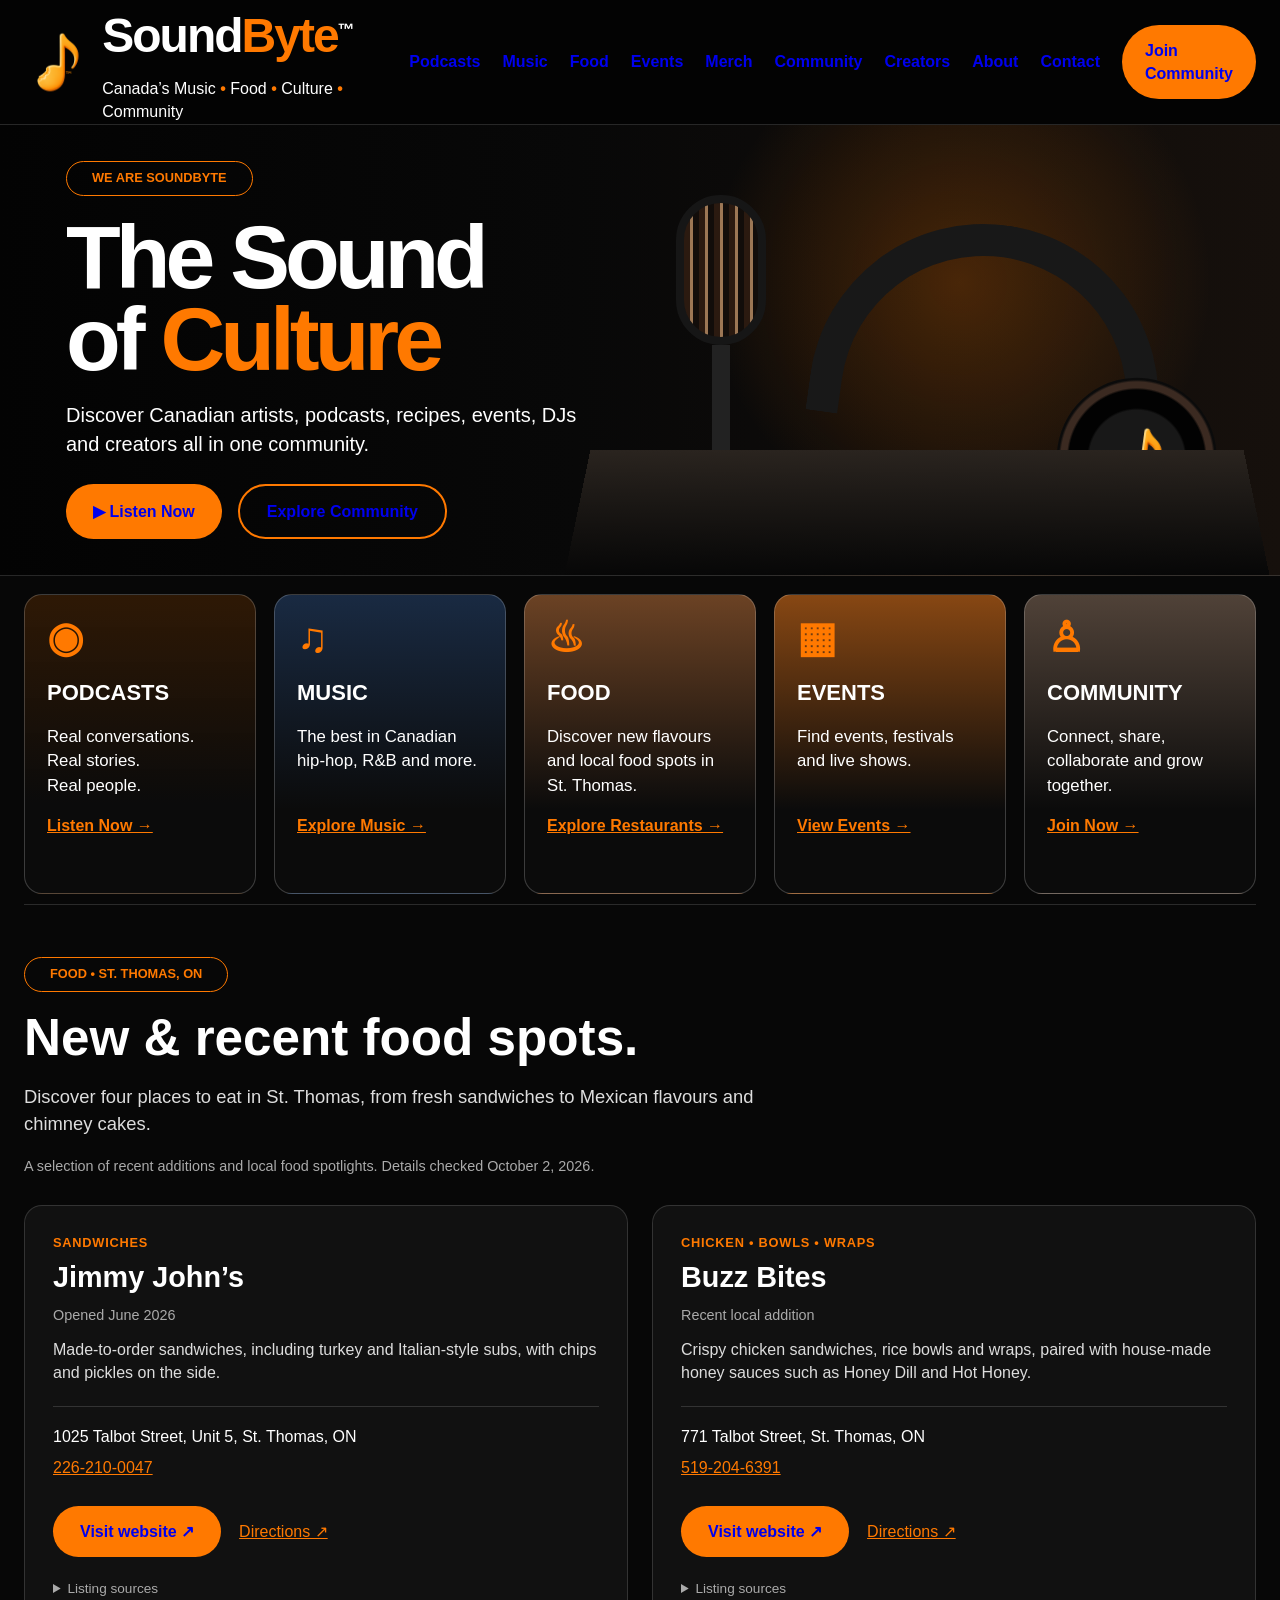
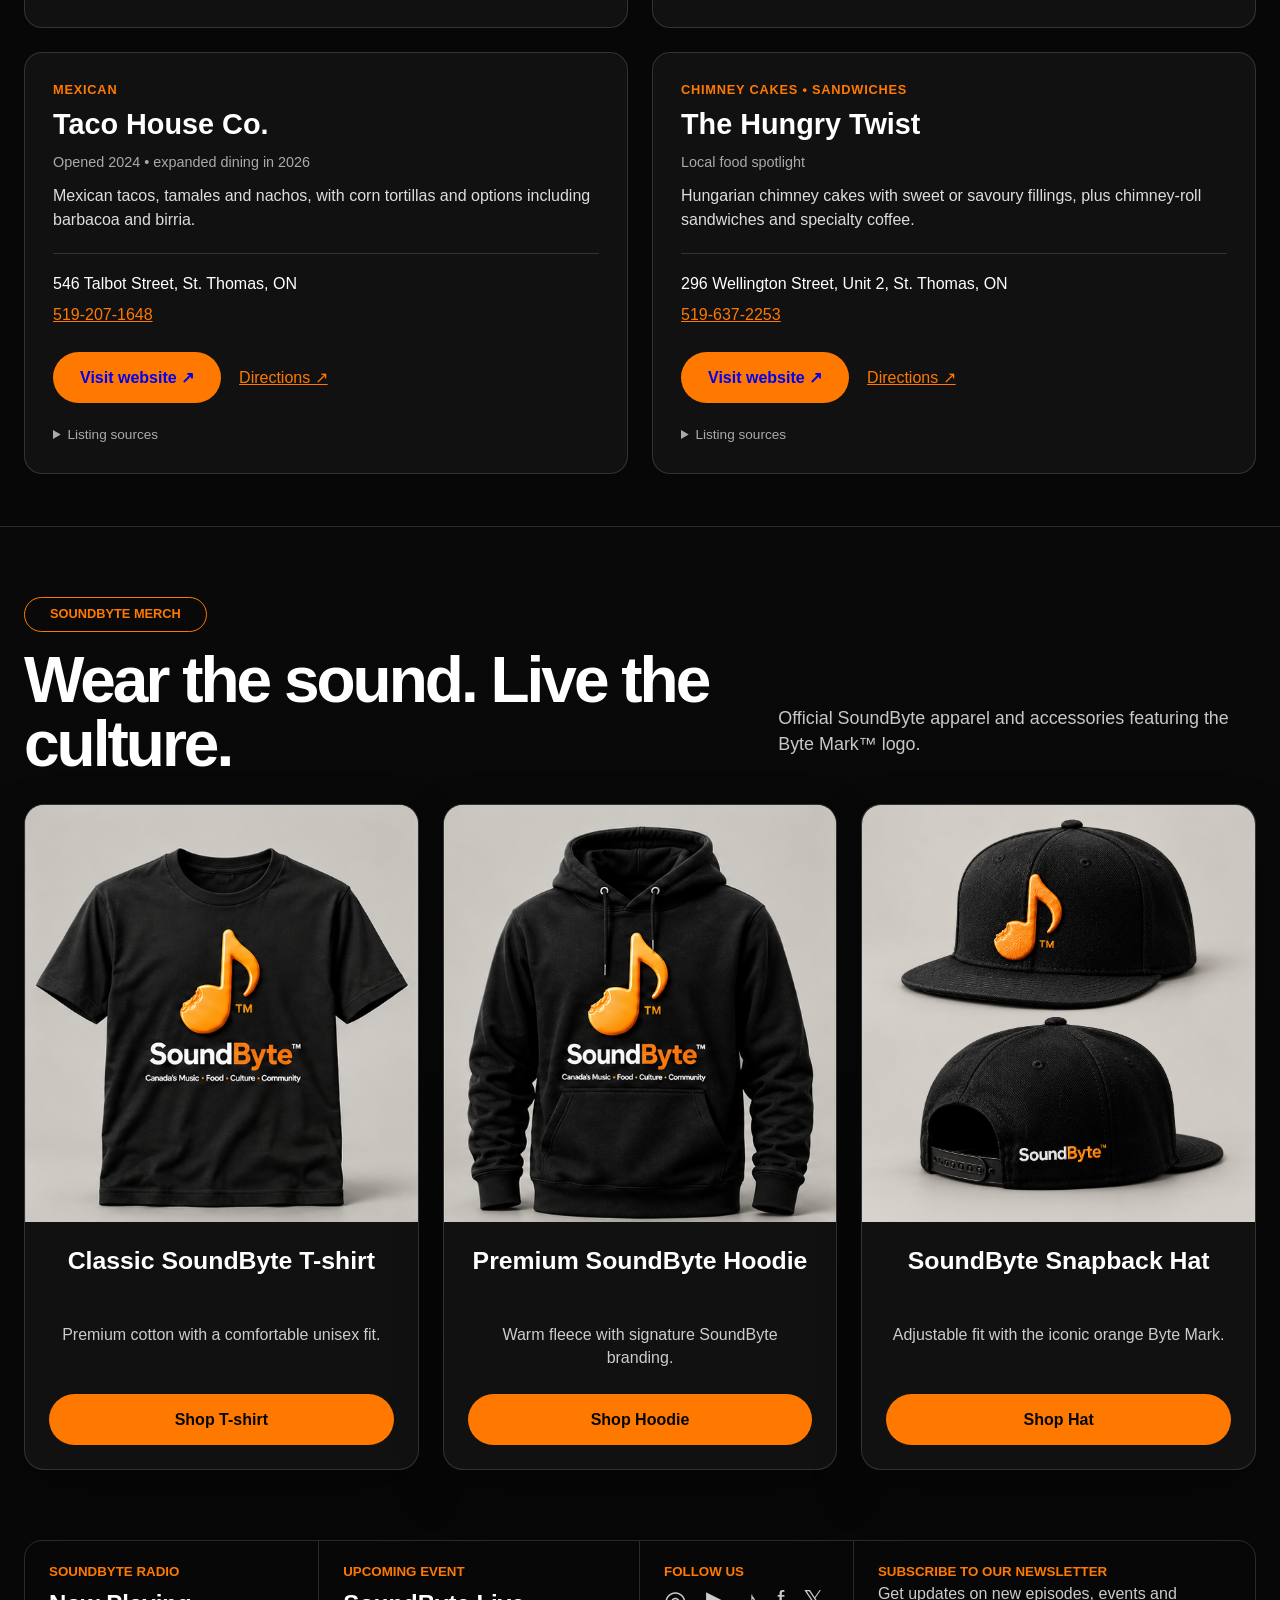
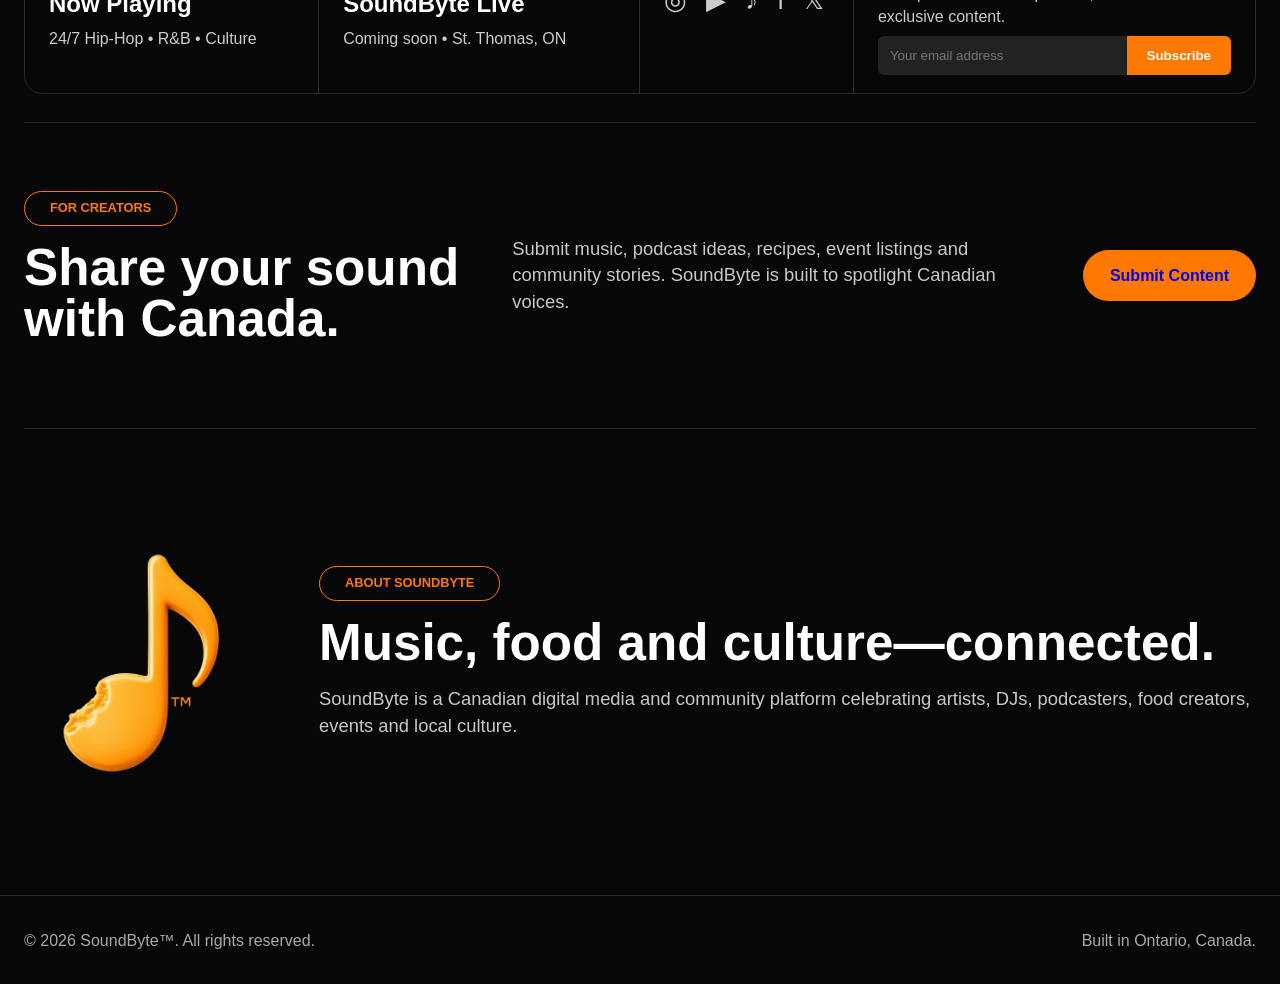
==== commit 163fb5de: "Add four researched St. Thomas food listings" ====
--- a/index.html
+++ b/index.html
@@ -43,11 +43,56 @@
 <section class="cards container">
   <article id="podcasts"><div class="icon">◉</div><h2>PODCASTS</h2><p>Real conversations.<br>Real stories.<br>Real people.</p><a href="#">Listen Now →</a></article>
   <article id="music"><div class="icon">♫</div><h2>MUSIC</h2><p>The best in Canadian hip-hop, R&amp;B and more.</p><a href="#">Explore Music →</a></article>
-  <article id="food"><div class="icon">♨</div><h2>FOOD</h2><p>Recipes, reviews and flavours from across Canada.</p><a href="#">Get Recipes →</a></article>
+  <article id="food"><div class="icon">♨</div><h2>FOOD</h2><p>Discover new flavours and local food spots in St. Thomas.</p><a href="#st-thomas-food">Explore Restaurants →</a></article>
   <article id="events"><div class="icon">▦</div><h2>EVENTS</h2><p>Find events, festivals and live shows.</p><a href="#">View Events →</a></article>
   <article id="community"><div class="icon">♙</div><h2>COMMUNITY</h2><p>Connect, share, collaborate and grow together.</p><a href="#">Join Now →</a></article>
 </section>
 
+
+<section class="food-directory container" id="st-thomas-food" aria-labelledby="food-directory-heading">
+  <span class="pill">FOOD • ST. THOMAS, ON</span>
+  <h2 id="food-directory-heading">New &amp; recent food spots.</h2>
+  <p class="food-directory-intro">Discover four places to eat in St. Thomas, from fresh sandwiches to Mexican flavours and chimney cakes.</p>
+  <p class="food-directory-meta">A selection of recent additions and local food spotlights. Details checked October 2, 2026.</p>
+  <div class="restaurant-grid">
+  <article class="restaurant-card">
+    <p class="restaurant-category">SANDWICHES</p>
+    <h3>Jimmy John’s</h3>
+    <p class="restaurant-note">Opened June 2026</p>
+    <p class="restaurant-description">Made-to-order sandwiches, including turkey and Italian-style subs, with chips and pickles on the side.</p>
+    <address><span>1025 Talbot Street, Unit 5, St. Thomas, ON</span><a href="tel:+12262100047">226-210-0047</a></address>
+    <div class="restaurant-actions"><a class="btn primary" href="https://jimmyjohns.ca/" target="_blank" rel="noopener noreferrer">Visit website ↗</a><a href="https://www.google.com/maps/search/?api=1&query=Jimmy%20John%E2%80%99s%201025%20Talbot%20Street%2C%20Unit%205%2C%20St.%20Thomas%2C%20ON" target="_blank" rel="noopener noreferrer">Directions ↗</a></div>
+    <details class="restaurant-sources"><summary>Listing sources</summary><p><a href="https://westernrestaurantnews.com/news-releases/3126-jimmy-john-s-continues-southwestern-ontario-expansion-with-new-st-thomas-location" target="_blank" rel="noopener noreferrer">Opening details</a> · <a href="https://www.yellowpages.ca/search/si/1/Jimmy%2BJohns/London%2BON" target="_blank" rel="noopener noreferrer">Contact listing</a></p></details>
+  </article>
+  <article class="restaurant-card">
+    <p class="restaurant-category">CHICKEN • BOWLS • WRAPS</p>
+    <h3>Buzz Bites</h3>
+    <p class="restaurant-note">Recent local addition</p>
+    <p class="restaurant-description">Crispy chicken sandwiches, rice bowls and wraps, paired with house-made honey sauces such as Honey Dill and Hot Honey.</p>
+    <address><span>771 Talbot Street, St. Thomas, ON</span><a href="tel:+15192046391">519-204-6391</a></address>
+    <div class="restaurant-actions"><a class="btn primary" href="https://buzzbites.ca/" target="_blank" rel="noopener noreferrer">Visit website ↗</a><a href="https://www.google.com/maps/search/?api=1&query=Buzz%20Bites%20771%20Talbot%20Street%2C%20St.%20Thomas%2C%20ON" target="_blank" rel="noopener noreferrer">Directions ↗</a></div>
+    <details class="restaurant-sources"><summary>Listing sources</summary><p><a href="https://downtownstthomas.ca/business/buzz-bites/" target="_blank" rel="noopener noreferrer">Business listing</a> · <a href="https://www.sbecinnovation.ca/articles/small-business-spotlight-buzz-bites" target="_blank" rel="noopener noreferrer">Local spotlight</a></p></details>
+  </article>
+  <article class="restaurant-card">
+    <p class="restaurant-category">MEXICAN</p>
+    <h3>Taco House Co.</h3>
+    <p class="restaurant-note">Opened 2024 • expanded dining in 2026</p>
+    <p class="restaurant-description">Mexican tacos, tamales and nachos, with corn tortillas and options including barbacoa and birria.</p>
+    <address><span>546 Talbot Street, St. Thomas, ON</span><a href="tel:+15192071648">519-207-1648</a></address>
+    <div class="restaurant-actions"><a class="btn primary" href="https://www.tacohousecompany.com/" target="_blank" rel="noopener noreferrer">Visit website ↗</a><a href="https://www.google.com/maps/search/?api=1&query=Taco%20House%20Co.%20546%20Talbot%20Street%2C%20St.%20Thomas%2C%20ON" target="_blank" rel="noopener noreferrer">Directions ↗</a></div>
+    <details class="restaurant-sources"><summary>Listing sources</summary><p><a href="https://downtownstthomas.ca/business/taco-house-co/" target="_blank" rel="noopener noreferrer">Business listing</a> · <a href="https://online.flippingbook.com/view/712323750/1/" target="_blank" rel="noopener noreferrer">Expansion feature</a></p></details>
+  </article>
+  <article class="restaurant-card">
+    <p class="restaurant-category">CHIMNEY CAKES • SANDWICHES</p>
+    <h3>The Hungry Twist</h3>
+    <p class="restaurant-note">Local food spotlight</p>
+    <p class="restaurant-description">Hungarian chimney cakes with sweet or savoury fillings, plus chimney-roll sandwiches and specialty coffee.</p>
+    <address><span>296 Wellington Street, Unit 2, St. Thomas, ON</span><a href="tel:+15196372253">519-637-2253</a></address>
+    <div class="restaurant-actions"><a class="btn primary" href="https://thehungrytwist.com/" target="_blank" rel="noopener noreferrer">Visit website ↗</a><a href="https://www.google.com/maps/search/?api=1&query=The%20Hungry%20Twist%20296%20Wellington%20Street%2C%20Unit%202%2C%20St.%20Thomas%2C%20ON" target="_blank" rel="noopener noreferrer">Directions ↗</a></div>
+    <details class="restaurant-sources"><summary>Listing sources</summary><p><a href="https://www.stthomaschamber.on.ca/news/details/welcome-new-member-the-hungry-twist" target="_blank" rel="noopener noreferrer">Chamber listing</a></p></details>
+  </article>
+  </div>
+</section>
 
 <section class="merch-section" id="merch">
   <div class="container">
--- a/style.css
+++ b/style.css
@@ -25,3 +25,21 @@
 .merch-card h3{min-height:2.4em;line-height:1.2}
 .merch-card-body>p:not(.merch-label){min-height:2.9em;margin:8px 0 24px}
 .merch-card .btn{margin-top:auto;width:100%;color:#070707}
+
+/* St. Thomas food directory, linked from the Food category card. */
+.food-directory{padding:52px 0;border-top:1px solid var(--line);scroll-margin-top:140px}
+.food-directory h2{font-size:clamp(2rem,4vw,3.5rem);line-height:1.1;margin:18px 0}
+.food-directory-intro{max-width:760px;font-size:1.15rem;color:#ddd}
+.food-directory-meta{color:#aaa;font-size:.9rem;margin-bottom:28px}
+.restaurant-grid{display:grid;grid-template-columns:repeat(2,minmax(0,1fr));gap:24px}
+.restaurant-card{min-width:0;padding:28px;border:1px solid var(--line);border-radius:18px;background:#111;display:flex;flex-direction:column}
+.restaurant-category{margin:0 0 8px;color:var(--orange);font-size:.8rem;font-weight:800;letter-spacing:.06em}
+.restaurant-card h3{font-size:1.8rem;line-height:1.2;margin:0 0 10px}
+.restaurant-note{color:#aaa;font-size:.9rem;margin:0 0 12px}
+.restaurant-description{color:#ddd;margin:0 0 22px;flex:1}
+.restaurant-card address{display:flex;flex-direction:column;gap:8px;font-style:normal;padding:18px 0;border-top:1px solid var(--line)}
+.restaurant-card address a,.restaurant-actions>a:not(.btn),.restaurant-sources a{color:var(--orange)}
+.restaurant-actions{display:flex;align-items:center;flex-wrap:wrap;gap:18px;margin-top:8px}
+.restaurant-sources{margin-top:22px;color:#aaa;font-size:.85rem;overflow-wrap:anywhere}
+.restaurant-sources summary{cursor:pointer}
+@media(max-width:620px){.restaurant-grid{grid-template-columns:1fr}.restaurant-card{padding:22px}.food-directory{scroll-margin-top:100px}}
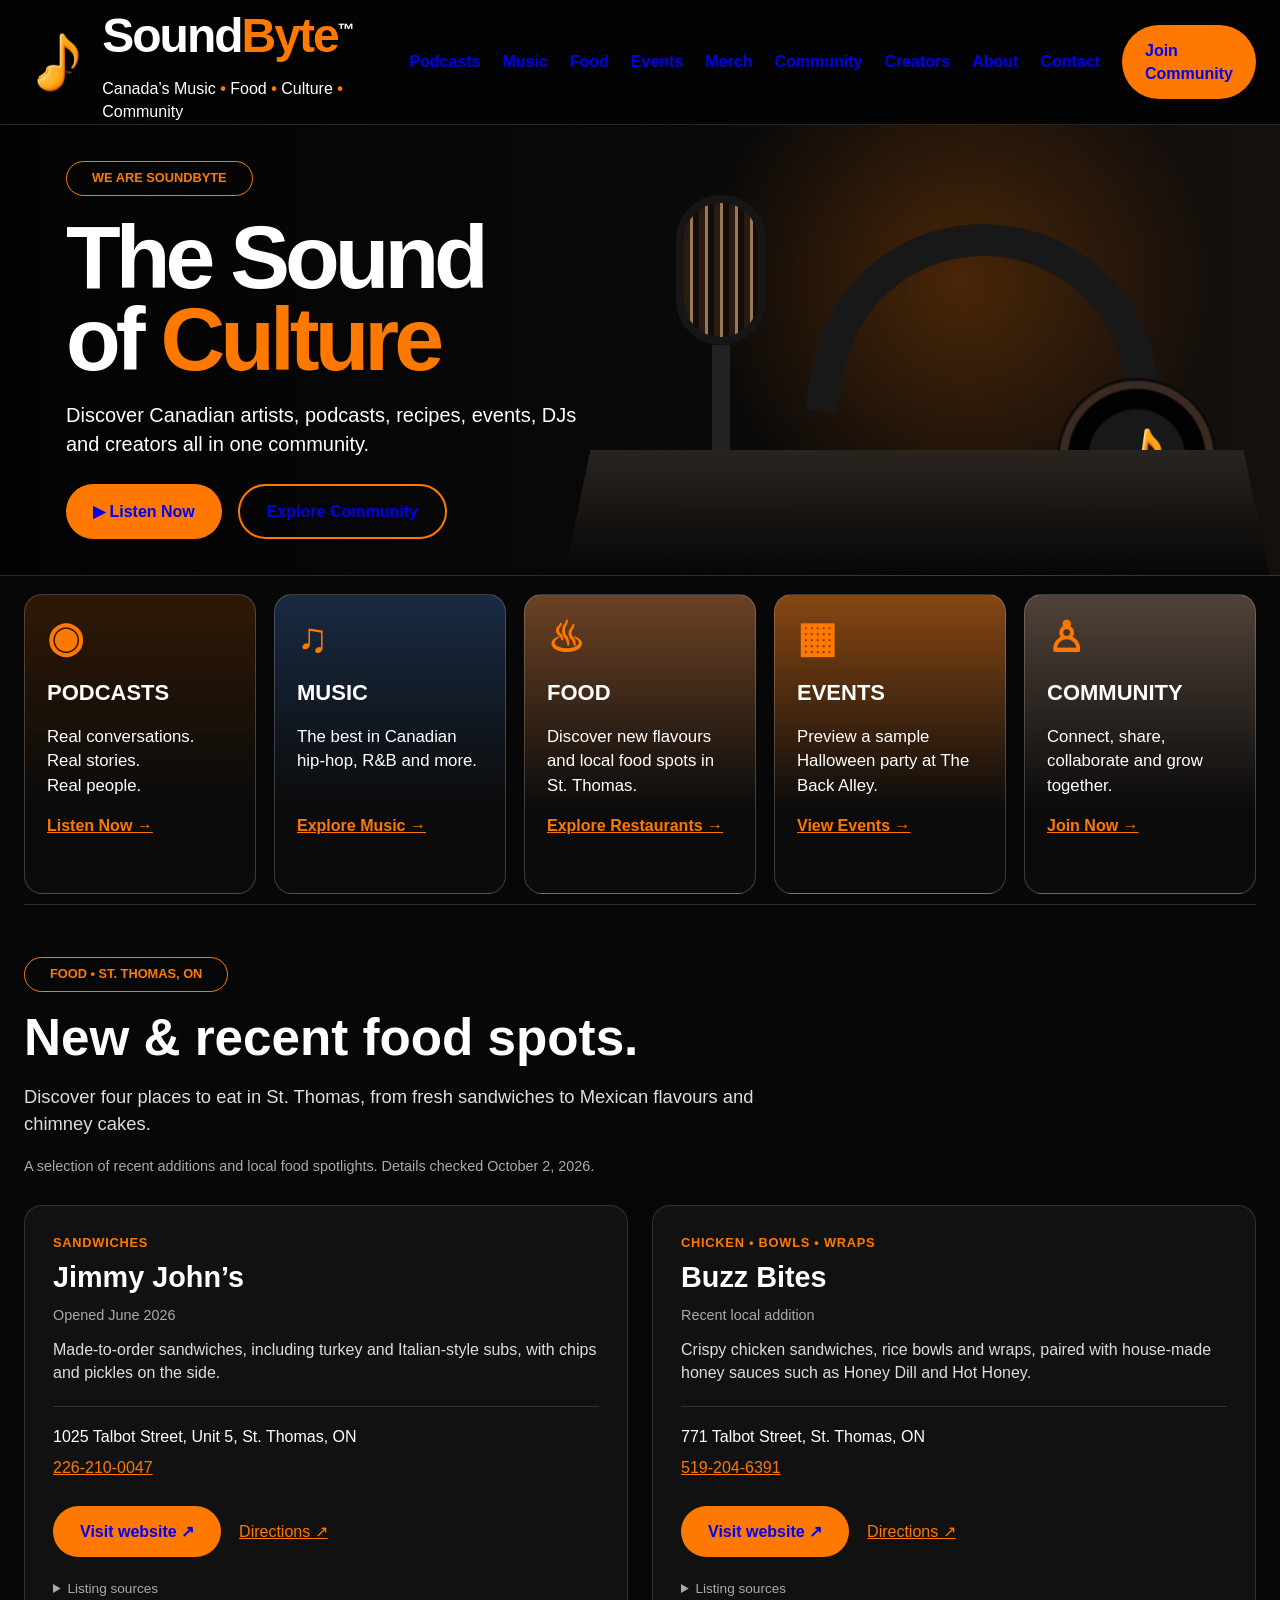
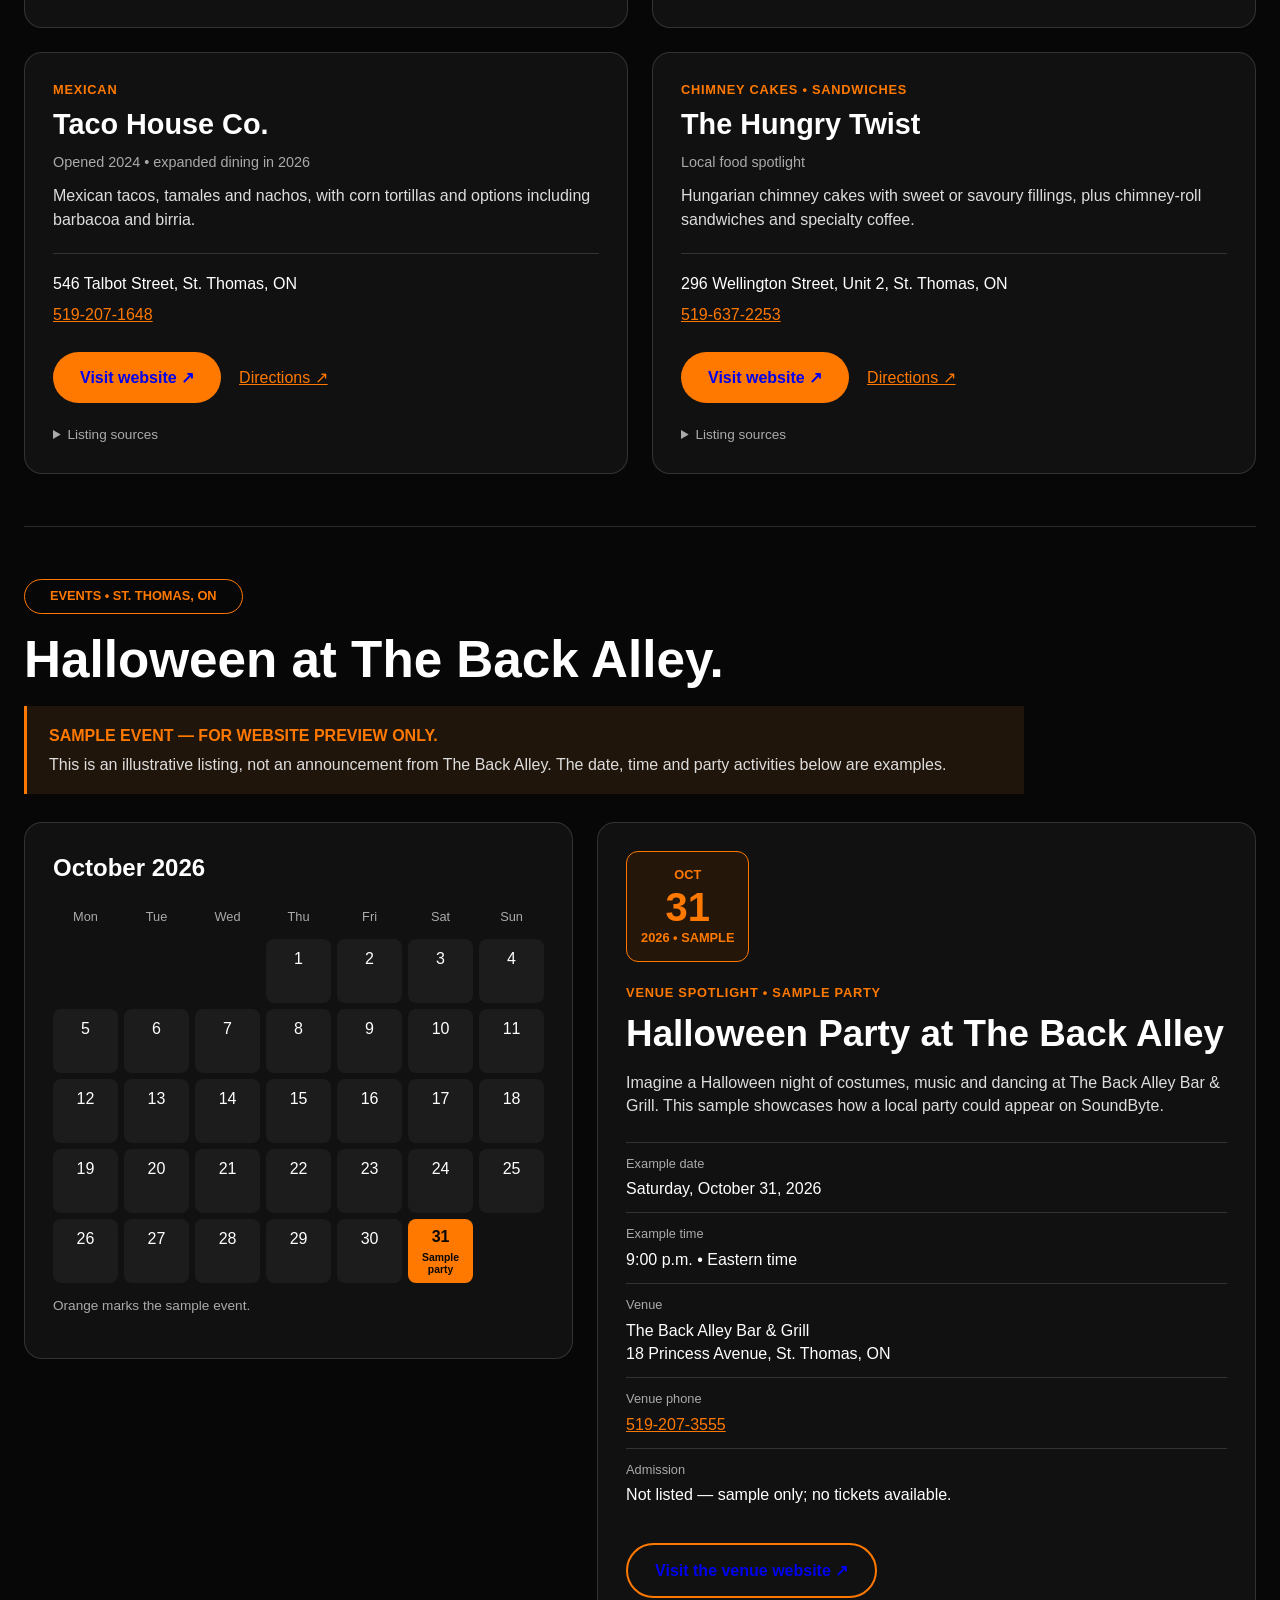
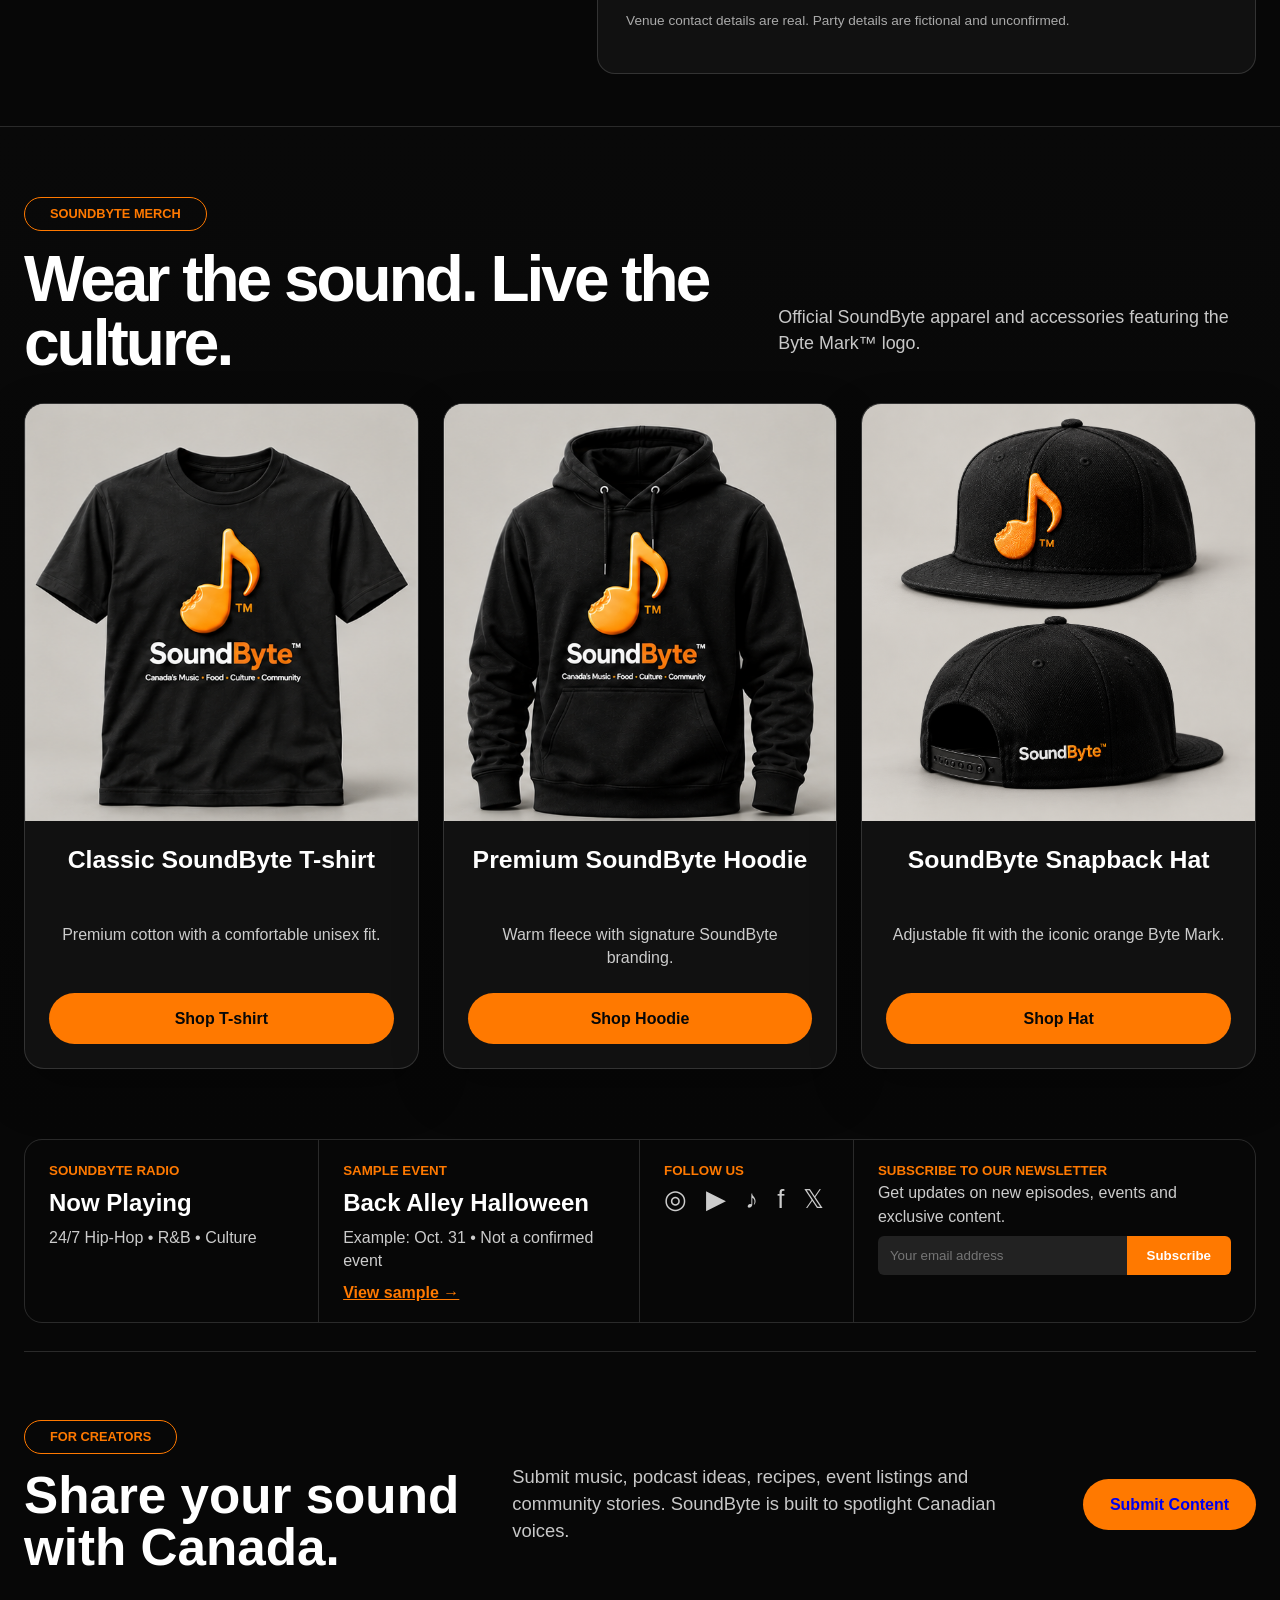
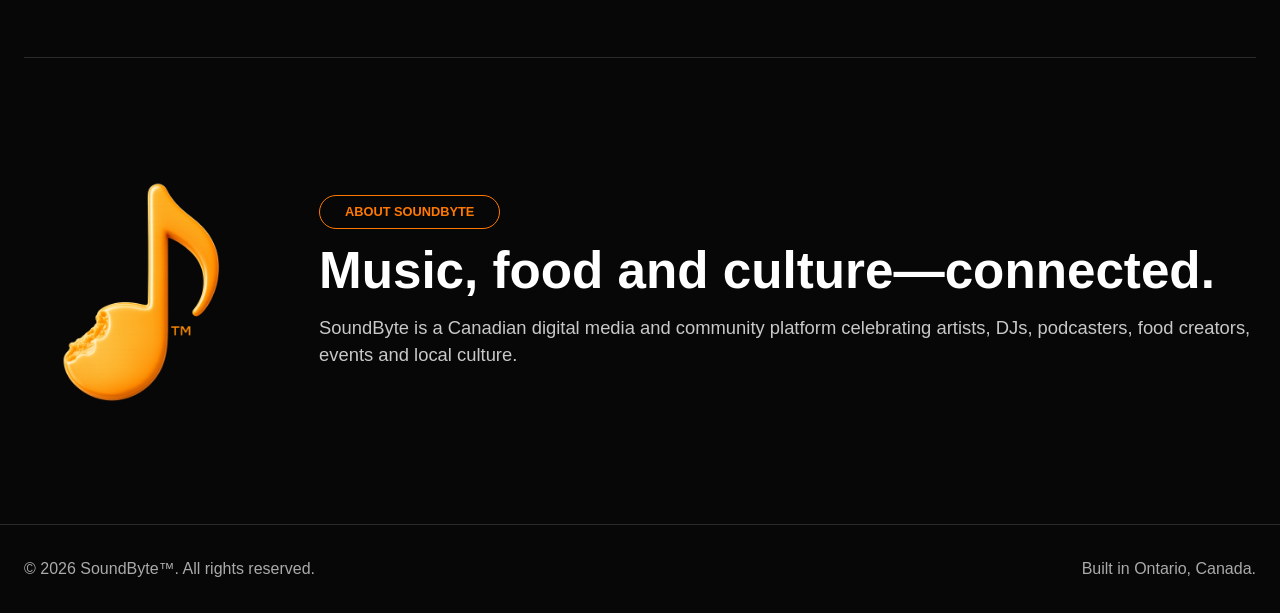
==== commit 8a796637: "Showcase sample Back Alley Halloween party in events calendar" ====
--- a/index.html
+++ b/index.html
@@ -44,7 +44,7 @@
   <article id="podcasts"><div class="icon">◉</div><h2>PODCASTS</h2><p>Real conversations.<br>Real stories.<br>Real people.</p><a href="#">Listen Now →</a></article>
   <article id="music"><div class="icon">♫</div><h2>MUSIC</h2><p>The best in Canadian hip-hop, R&amp;B and more.</p><a href="#">Explore Music →</a></article>
   <article id="food"><div class="icon">♨</div><h2>FOOD</h2><p>Discover new flavours and local food spots in St. Thomas.</p><a href="#st-thomas-food">Explore Restaurants →</a></article>
-  <article id="events"><div class="icon">▦</div><h2>EVENTS</h2><p>Find events, festivals and live shows.</p><a href="#">View Events →</a></article>
+  <article id="events"><div class="icon">▦</div><h2>EVENTS</h2><p>Preview a sample Halloween party at The Back Alley.</p><a href="#events-calendar">View Events →</a></article>
   <article id="community"><div class="icon">♙</div><h2>COMMUNITY</h2><p>Connect, share, collaborate and grow together.</p><a href="#">Join Now →</a></article>
 </section>
 
@@ -94,6 +94,35 @@
   </div>
 </section>
 
+<section class="events-calendar container" id="events-calendar" aria-labelledby="events-calendar-title">
+  <span class="pill">EVENTS • ST. THOMAS, ON</span>
+  <h2 id="events-calendar-title">Halloween at The Back Alley.</h2>
+  <p class="sample-event-notice"><strong>SAMPLE EVENT — FOR WEBSITE PREVIEW ONLY.</strong> This is an illustrative listing, not an announcement from The Back Alley. The date, time and party activities below are examples.</p>
+  <div class="events-preview-grid">
+    <div class="calendar-panel">
+      <h3>October 2026</h3>
+      <div class="calendar-weekdays" aria-hidden="true"><span>Mon</span><span>Tue</span><span>Wed</span><span>Thu</span><span>Fri</span><span>Sat</span><span>Sun</span></div>
+      <ol class="calendar-days" aria-label="October 2026 calendar; sample event on October 31"><li class="calendar-empty" aria-hidden="true"></li><li class="calendar-empty" aria-hidden="true"></li><li class="calendar-empty" aria-hidden="true"></li><li><span>1</span></li><li><span>2</span></li><li><span>3</span></li><li><span>4</span></li><li><span>5</span></li><li><span>6</span></li><li><span>7</span></li><li><span>8</span></li><li><span>9</span></li><li><span>10</span></li><li><span>11</span></li><li><span>12</span></li><li><span>13</span></li><li><span>14</span></li><li><span>15</span></li><li><span>16</span></li><li><span>17</span></li><li><span>18</span></li><li><span>19</span></li><li><span>20</span></li><li><span>21</span></li><li><span>22</span></li><li><span>23</span></li><li><span>24</span></li><li><span>25</span></li><li><span>26</span></li><li><span>27</span></li><li><span>28</span></li><li><span>29</span></li><li><span>30</span></li><li class="calendar-event"><a href="#back-alley-sample" aria-label="October 31: sample Halloween party, not a confirmed event"><span>31</span><small>Sample party</small></a></li><li class="calendar-empty" aria-hidden="true"></li></ol>
+      <p class="calendar-legend">Orange marks the sample event.</p>
+    </div>
+    <article class="featured-event" id="back-alley-sample">
+      <div class="event-date-badge"><span>OCT</span><strong>31</strong><span>2026 • SAMPLE</span></div>
+      <p class="event-eyebrow">VENUE SPOTLIGHT • SAMPLE PARTY</p>
+      <h3>Halloween Party at The Back Alley</h3>
+      <p class="event-description">Imagine a Halloween night of costumes, music and dancing at The Back Alley Bar &amp; Grill. This sample showcases how a local party could appear on SoundByte.</p>
+      <dl class="event-details">
+        <div><dt>Example date</dt><dd><time datetime="2026-10-31">Saturday, October 31, 2026</time></dd></div>
+        <div><dt>Example time</dt><dd>9:00 p.m. • Eastern time</dd></div>
+        <div><dt>Venue</dt><dd>The Back Alley Bar &amp; Grill<br>18 Princess Avenue, St. Thomas, ON</dd></div>
+        <div><dt>Venue phone</dt><dd><a href="tel:+15192073555">519-207-3555</a></dd></div>
+        <div><dt>Admission</dt><dd>Not listed — sample only; no tickets available.</dd></div>
+      </dl>
+      <a class="btn outline" href="https://thebackalley.ca/" target="_blank" rel="noopener noreferrer">Visit the venue website ↗</a>
+      <p class="event-footnote">Venue contact details are real. Party details are fictional and unconfirmed.</p>
+    </article>
+  </div>
+</section>
+
 <section class="merch-section" id="merch">
   <div class="container">
     <div class="merch-heading">
@@ -134,7 +163,7 @@
 
 <section class="info container">
   <div><small>SOUNDBYTE RADIO</small><h3>Now Playing</h3><p>24/7 Hip-Hop • R&amp;B • Culture</p></div>
-  <div><small>UPCOMING EVENT</small><h3>SoundByte Live</h3><p>Coming soon • St. Thomas, ON</p></div>
+  <div><small>SAMPLE EVENT</small><h3>Back Alley Halloween</h3><p>Example: Oct. 31 • Not a confirmed event</p><a class="event-teaser-link" href="#events-calendar">View sample →</a></div>
   <div><small>FOLLOW US</small><p class="social">◎ ▶ ♪ f 𝕏</p></div>
   <form id="contact"><small>SUBSCRIBE TO OUR NEWSLETTER</small><p>Get updates on new episodes, events and exclusive content.</p><div class="subscribe"><input type="email" placeholder="Your email address" required><button>Subscribe</button></div></form>
 </section>
--- a/style.css
+++ b/style.css
@@ -43,3 +43,35 @@
 .restaurant-sources{margin-top:22px;color:#aaa;font-size:.85rem;overflow-wrap:anywhere}
 .restaurant-sources summary{cursor:pointer}
 @media(max-width:620px){.restaurant-grid{grid-template-columns:1fr}.restaurant-card{padding:22px}.food-directory{scroll-margin-top:100px}}
+
+/* Sample Halloween event showcase and calendar. */
+.events-calendar{padding:52px 0;border-top:1px solid var(--line);scroll-margin-top:140px}
+.events-calendar h2{font-size:clamp(2rem,4vw,3.5rem);line-height:1.1;margin:18px 0}
+.sample-event-notice{padding:18px 22px;border-left:3px solid var(--orange);background:#20150b;color:#ddd;max-width:1000px;margin-bottom:28px}
+.sample-event-notice strong{display:block;color:var(--orange);margin-bottom:6px}
+.events-preview-grid{display:grid;grid-template-columns:minmax(0,1fr) minmax(0,1.2fr);gap:24px;align-items:start}
+.calendar-panel,.featured-event{padding:28px;background:#111;border:1px solid var(--line);border-radius:18px;min-width:0}
+.calendar-panel h3{font-size:1.5rem;margin:0 0 22px}
+.calendar-weekdays,.calendar-days{display:grid;grid-template-columns:repeat(7,minmax(0,1fr));gap:6px}
+.calendar-weekdays{color:#aaa;text-align:center;font-size:.8rem;margin-bottom:12px}
+.calendar-days{list-style:none;margin:0;padding:0}
+.calendar-days li{min-height:64px;padding:8px;text-align:center;border-radius:8px;background:#1c1c1c}
+.calendar-days .calendar-empty{background:transparent}
+.calendar-days .calendar-event{padding:0;background:var(--orange);color:#070707}
+.calendar-event a{display:flex;flex-direction:column;align-items:center;justify-content:center;min-height:64px;height:100%;padding:5px;color:inherit;text-decoration:none;font-weight:800}
+.calendar-event small{font-size:.65rem;line-height:1.2;margin-top:4px}
+.calendar-legend,.event-footnote{color:#aaa;font-size:.85rem}
+.featured-event{scroll-margin-top:140px}
+.event-date-badge{display:inline-flex;flex-direction:column;align-items:center;min-width:115px;padding:14px;background:#241609;border:1px solid var(--orange);border-radius:12px;color:var(--orange);font-size:.8rem;font-weight:800}
+.event-date-badge strong{font-size:2.5rem;line-height:1.1}
+.event-eyebrow{color:var(--orange);font-size:.8rem;font-weight:800;letter-spacing:.06em;margin:22px 0 10px}
+.featured-event h3{font-size:clamp(1.6rem,3vw,2.3rem);line-height:1.15;margin:0 0 16px}
+.event-description{color:#ddd}
+.event-details{margin:24px 0}
+.event-details>div{padding:12px 0;border-top:1px solid var(--line)}
+.event-details dt{font-size:.8rem;color:#aaa;margin-bottom:4px}
+.event-details dd{margin:0}
+.event-details a,.event-teaser-link{color:var(--orange)}
+.event-teaser-link{display:inline-block;margin-top:8px;font-weight:700}
+@media(max-width:900px){.events-preview-grid{grid-template-columns:1fr}}
+@media(max-width:620px){.calendar-panel,.featured-event{padding:18px}.calendar-days li{min-height:50px;padding:6px 2px}.calendar-event a{min-height:50px}.calendar-weekdays,.calendar-days{gap:4px}.events-calendar,.featured-event{scroll-margin-top:100px}}
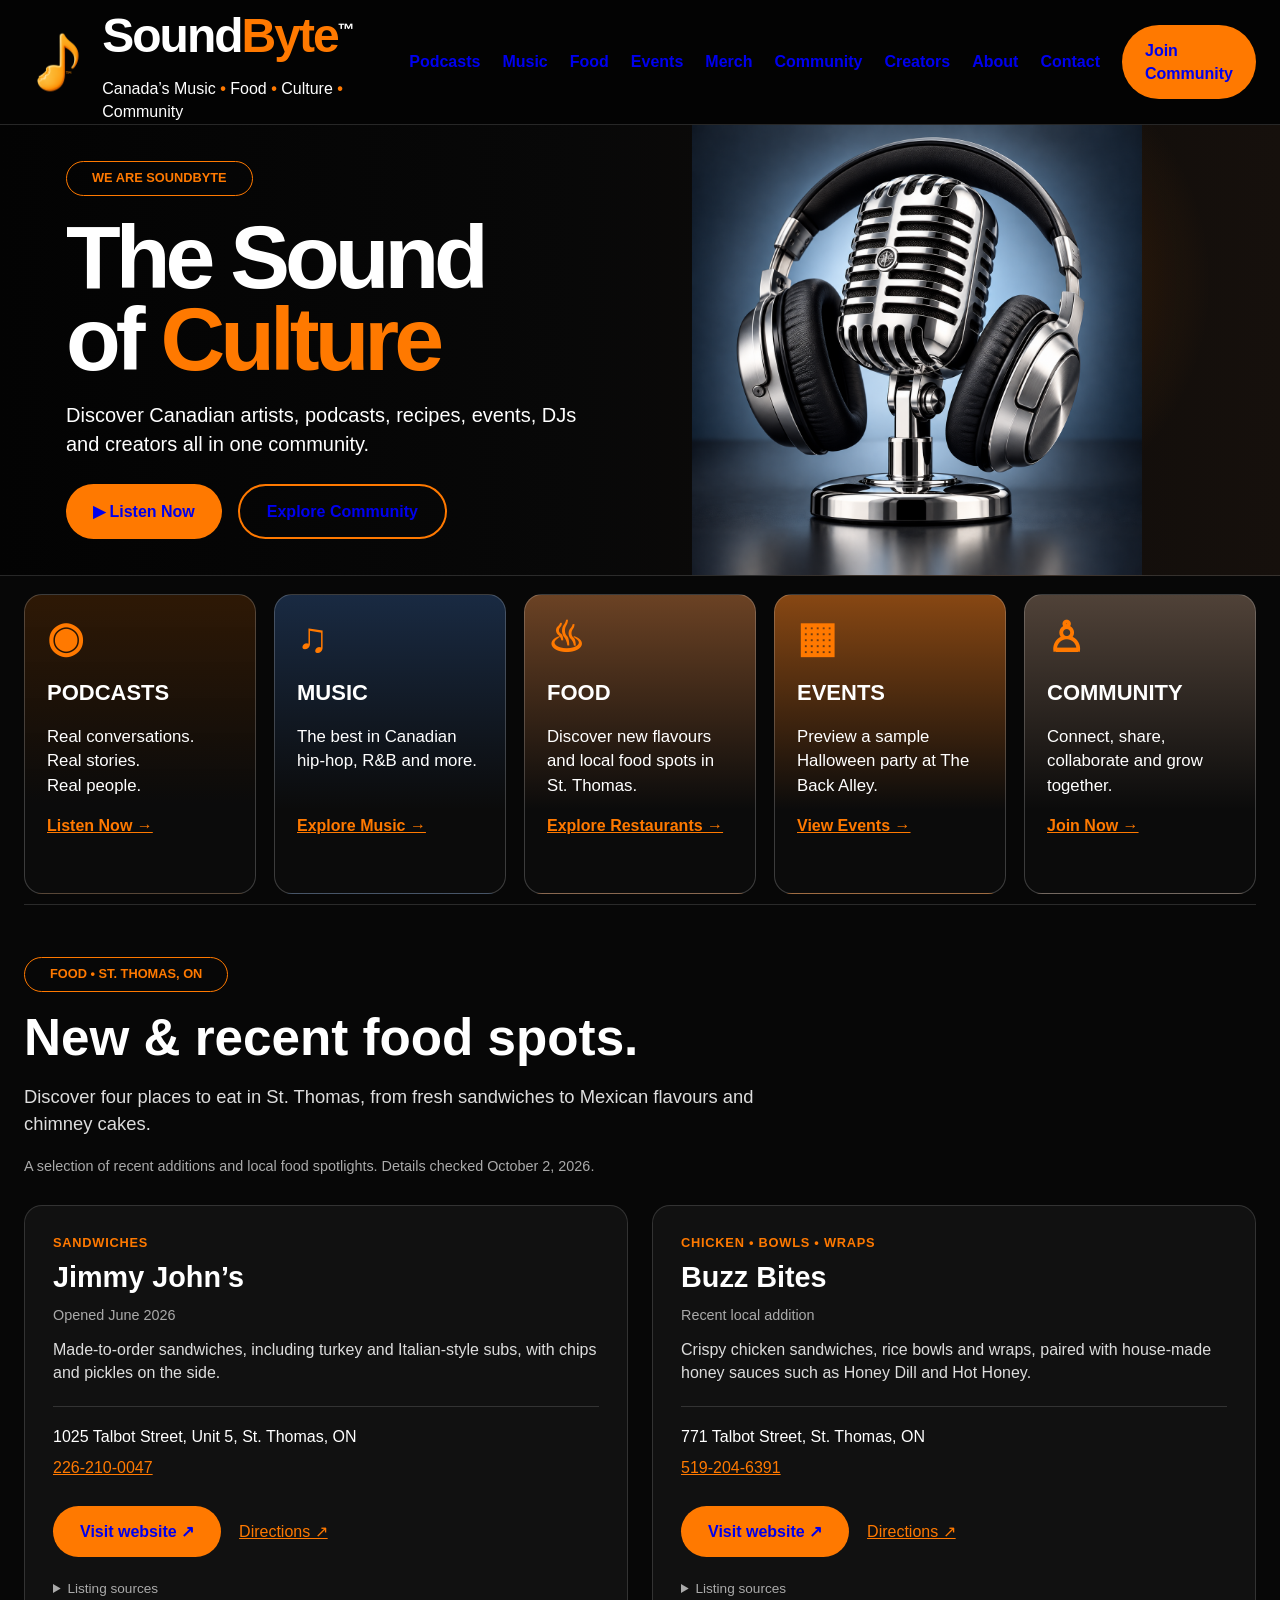
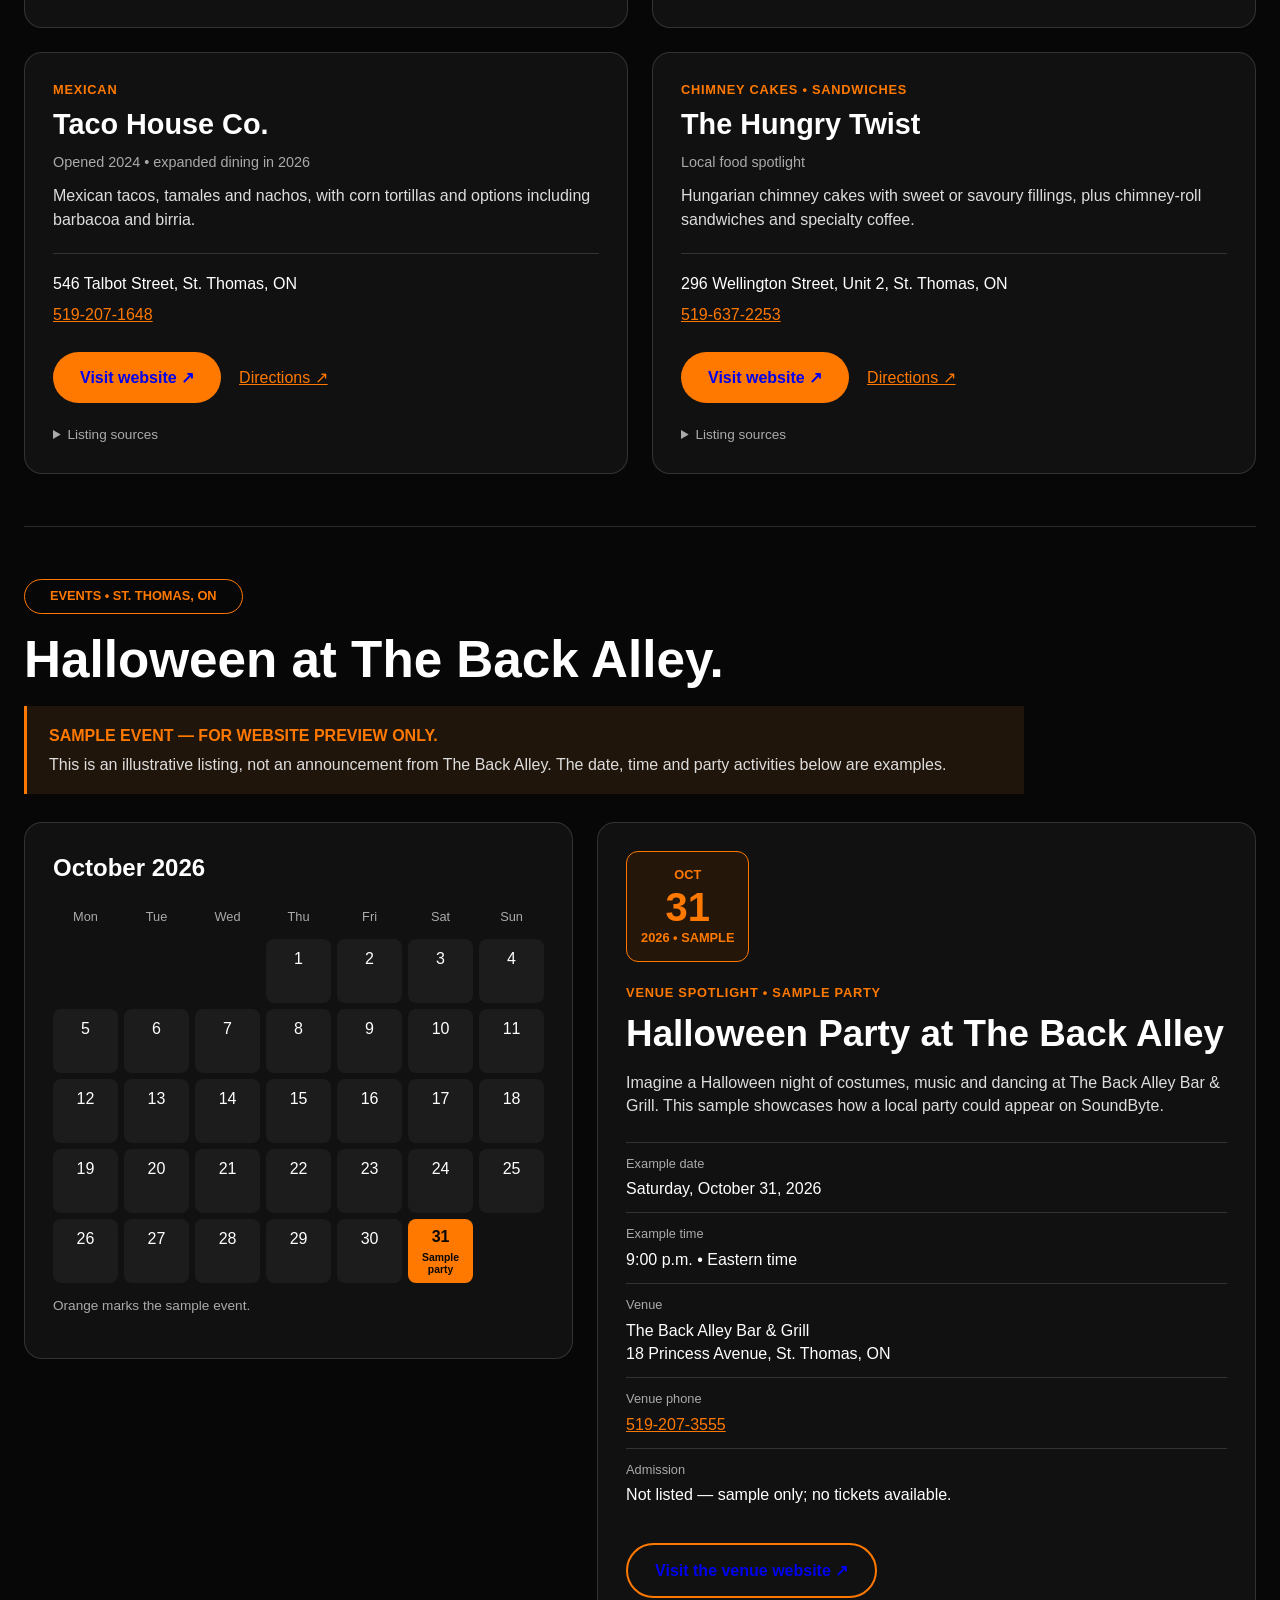
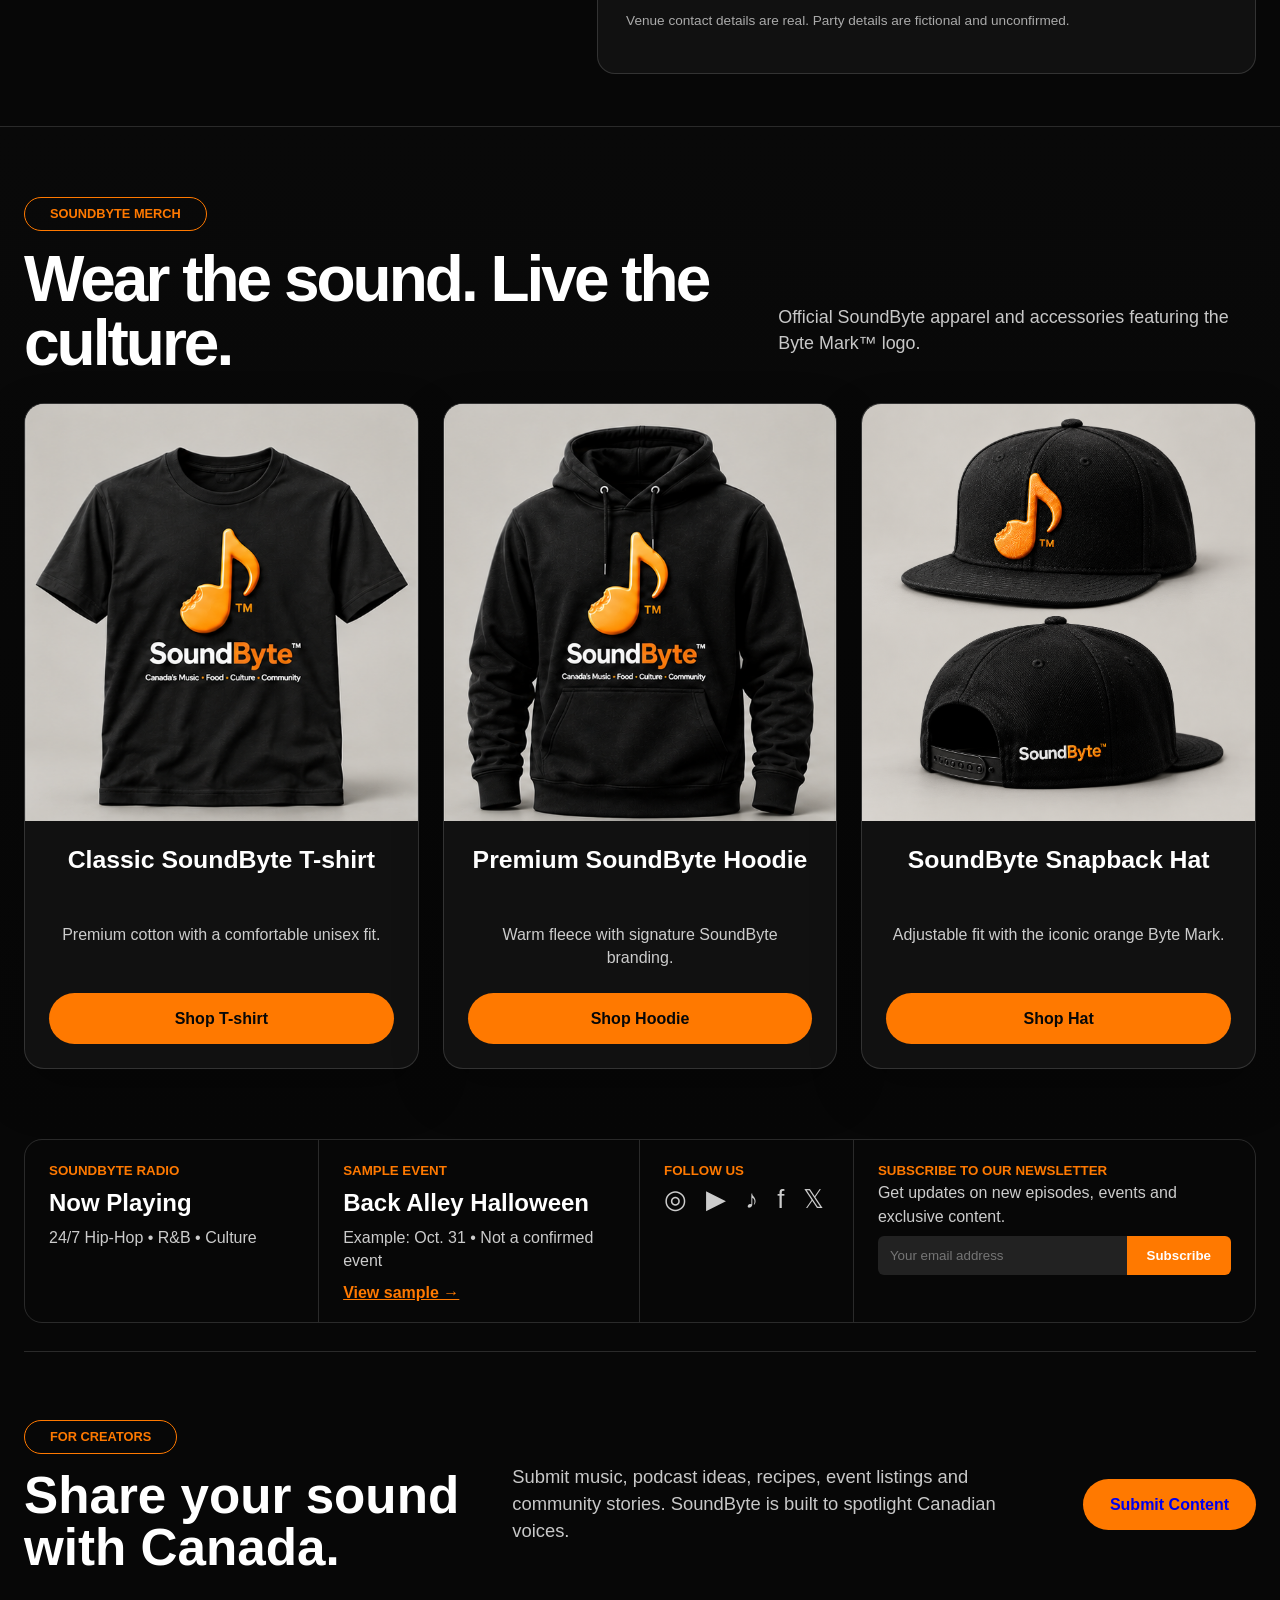
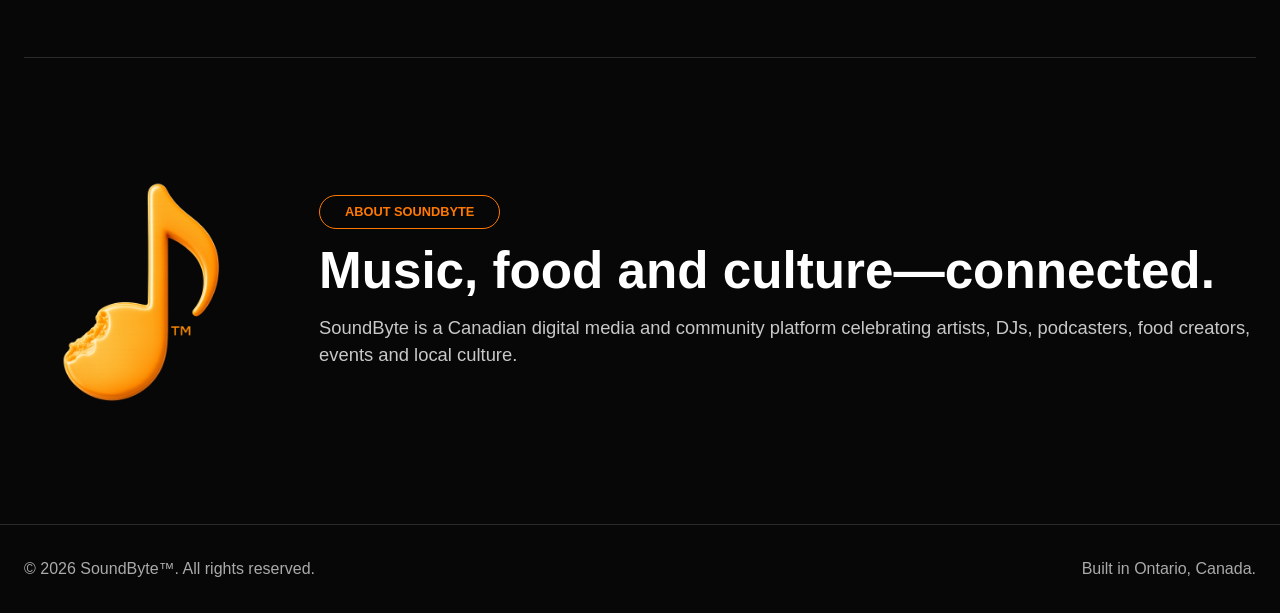
==== commit 404ef389: "Add microphone and headset image to homepage hero" ====
--- a/index.html
+++ b/index.html
@@ -33,9 +33,7 @@
       <div class="actions"><a class="btn primary" href="#podcasts">▶ Listen Now</a><a class="btn outline" href="#community">Explore Community</a></div>
     </div>
     <div class="studio-art">
-      <div class="mic"><div></div><i></i><b></b></div>
-      <div class="headphones"><em></em><strong><img src="assets/soundbyte-logo.png" alt=""></strong></div>
-      <div class="deck"></div>
+      <img class="studio-image" src="assets/microphone-and-headset.png" alt="Silver studio microphone framed by black and silver headphones" width="1254" height="1254" fetchpriority="high">
     </div>
   </div>
 </section>
--- a/style.css
+++ b/style.css
@@ -75,3 +75,6 @@
 .event-teaser-link{display:inline-block;margin-top:8px;font-weight:700}
 @media(max-width:900px){.events-preview-grid{grid-template-columns:1fr}}
 @media(max-width:620px){.calendar-panel,.featured-event{padding:18px}.calendar-days li{min-height:50px;padding:6px 2px}.calendar-event a{min-height:50px}.calendar-weekdays,.calendar-days{gap:4px}.events-calendar,.featured-event{scroll-margin-top:100px}}
+
+/* Studio banner photograph */
+.studio-art{display:flex;align-items:center;justify-content:center;overflow:hidden}.studio-image{display:block;width:100%;height:100%;object-fit:contain}
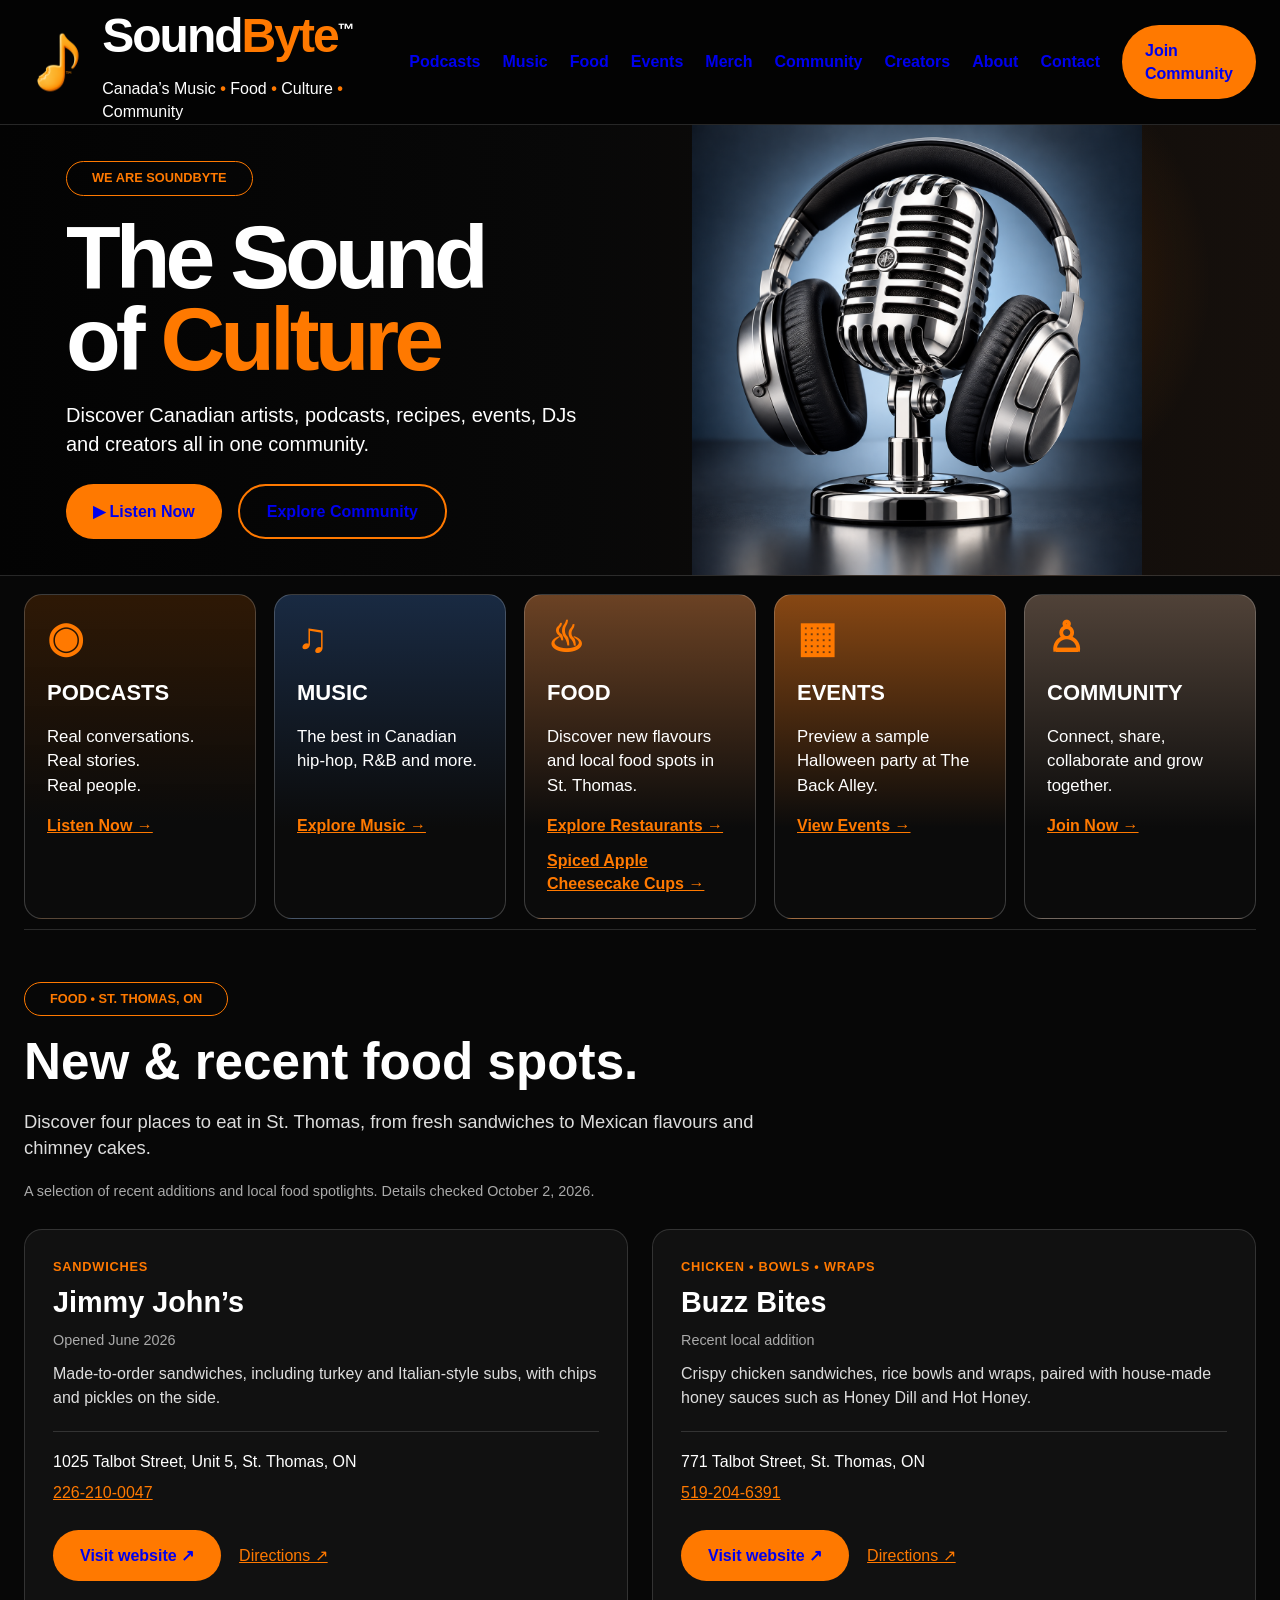
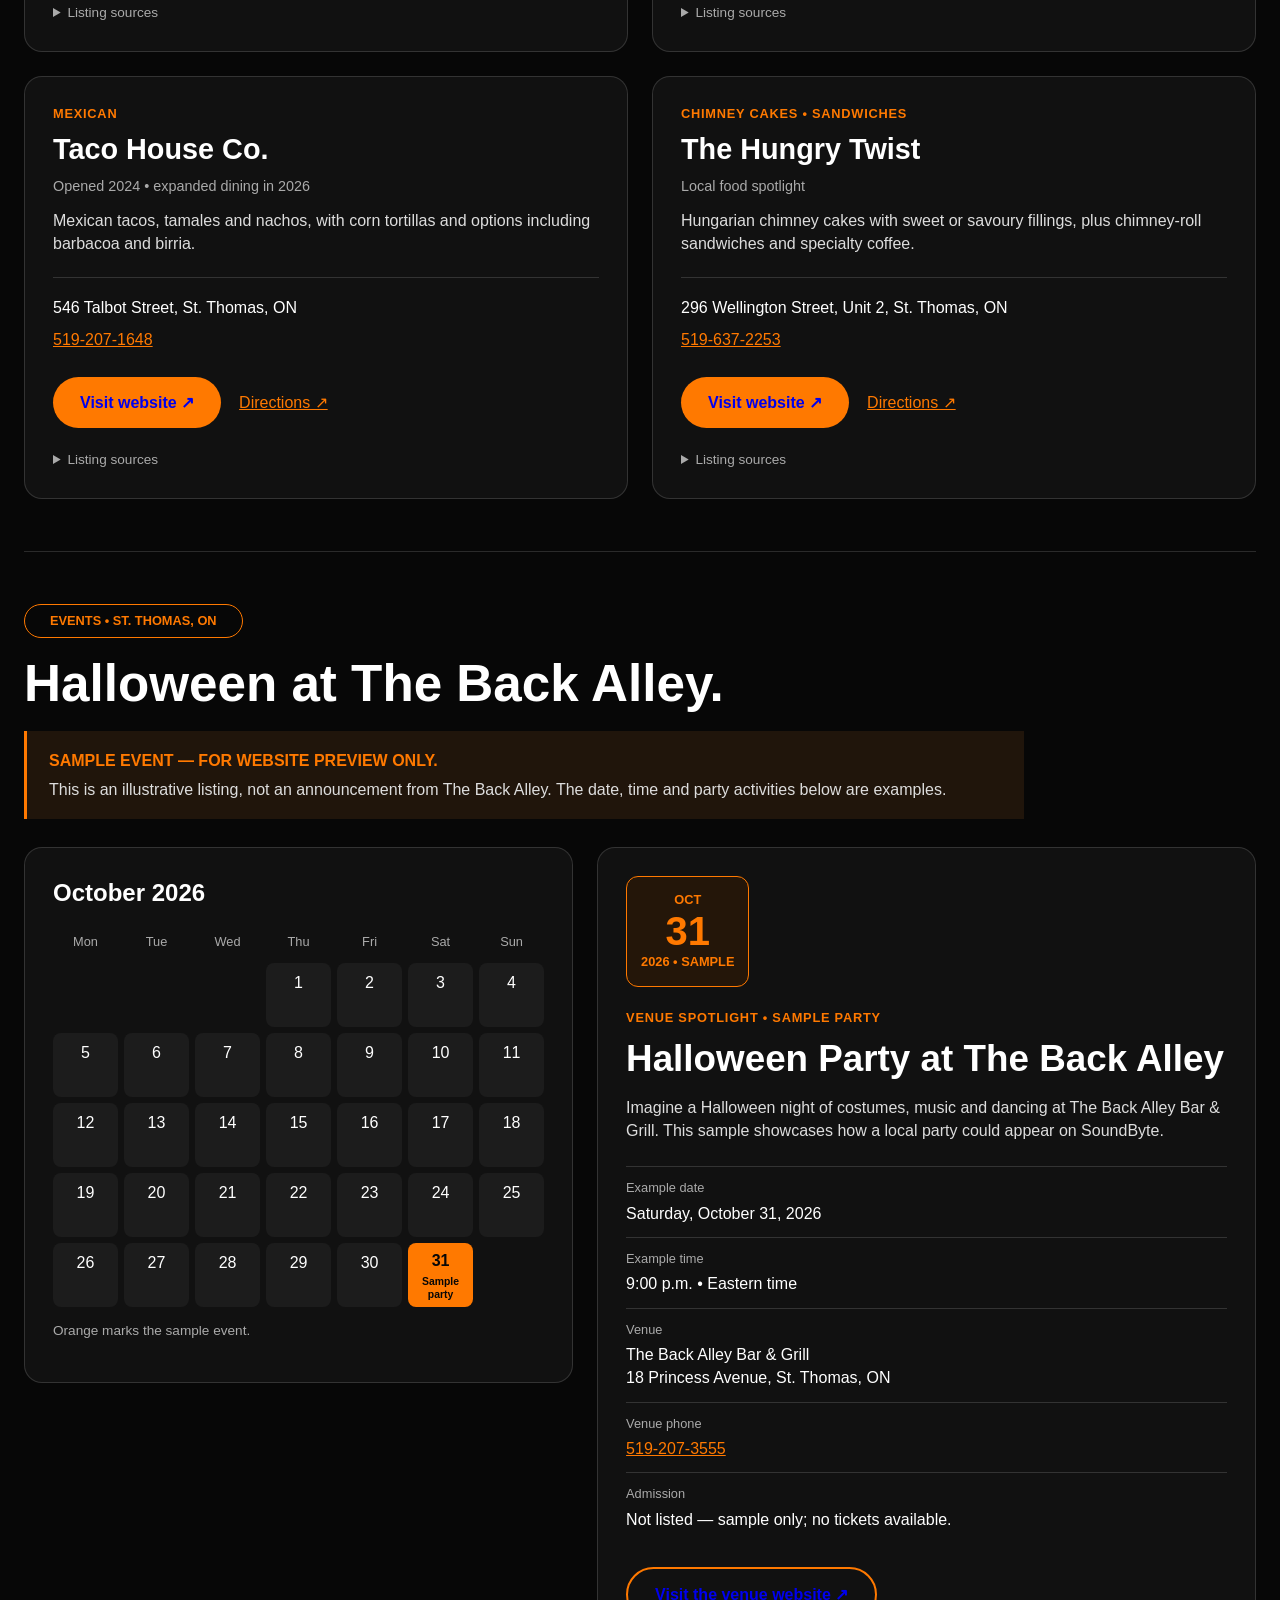
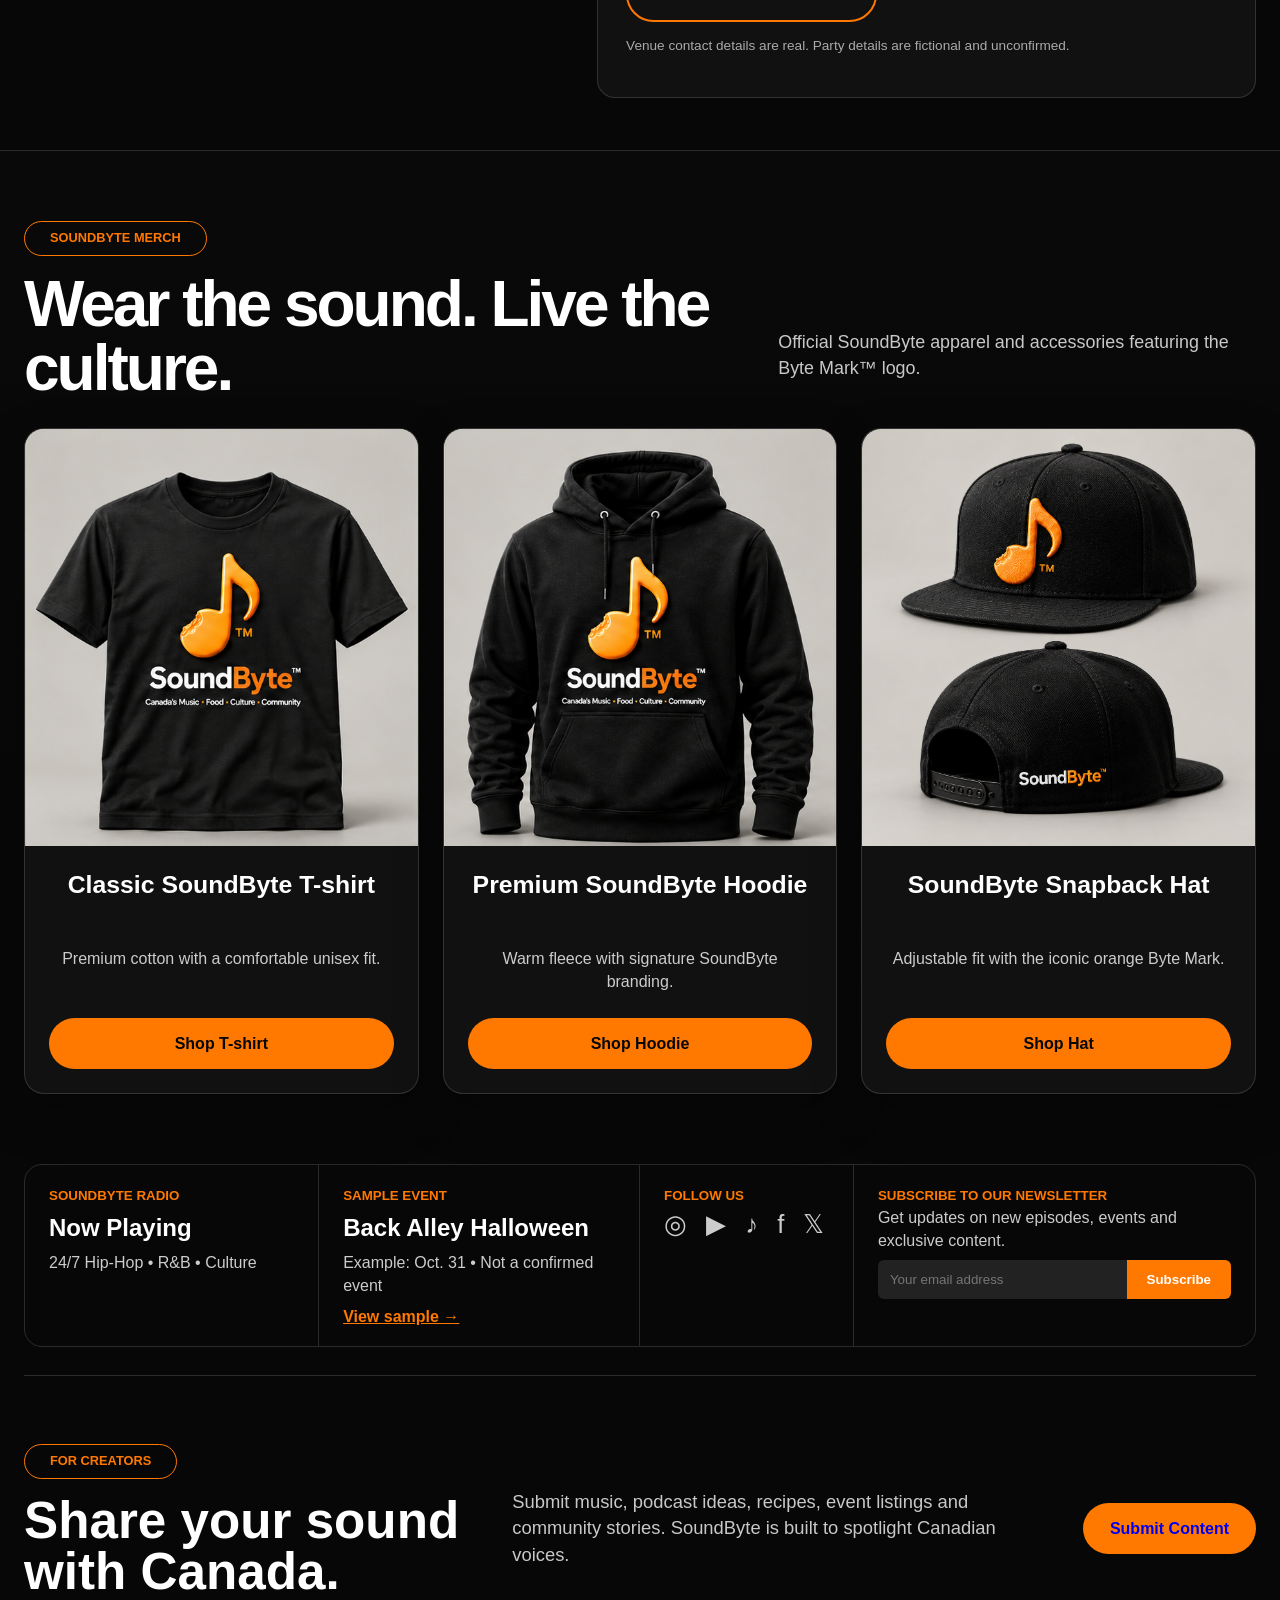
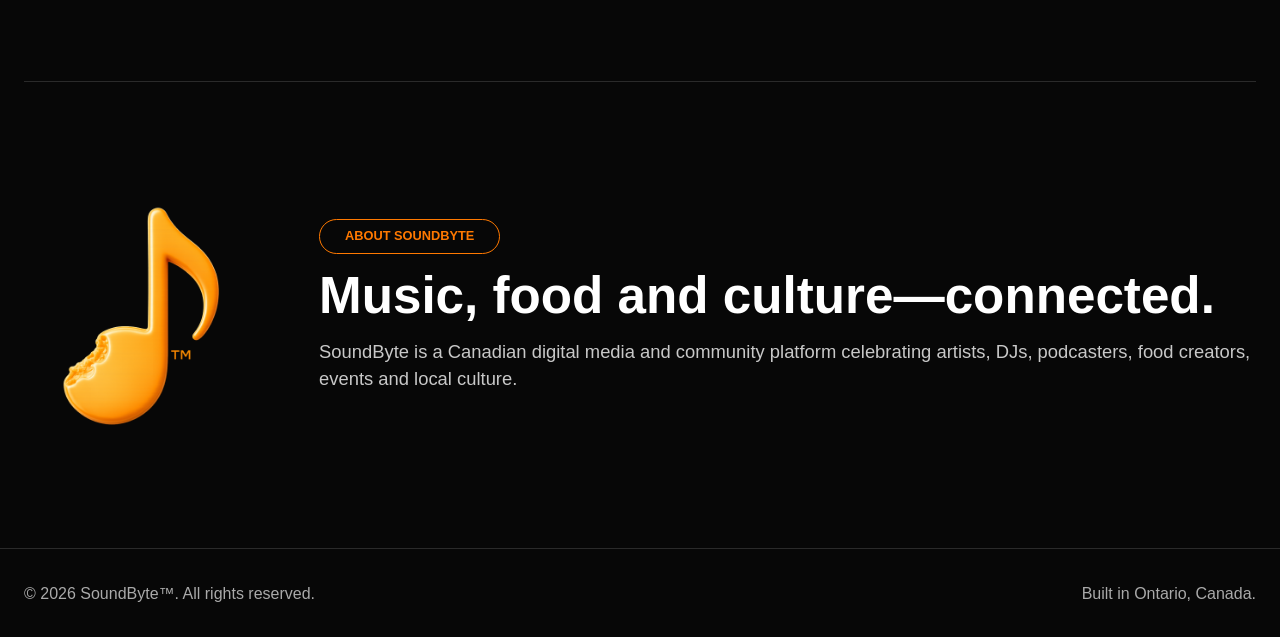
==== commit e8812cb9: "Add spiced apple cheesecake recipe page without image" ====
--- a/index.html
+++ b/index.html
@@ -41,7 +41,7 @@
 <section class="cards container">
   <article id="podcasts"><div class="icon">◉</div><h2>PODCASTS</h2><p>Real conversations.<br>Real stories.<br>Real people.</p><a href="#">Listen Now →</a></article>
   <article id="music"><div class="icon">♫</div><h2>MUSIC</h2><p>The best in Canadian hip-hop, R&amp;B and more.</p><a href="#">Explore Music →</a></article>
-  <article id="food"><div class="icon">♨</div><h2>FOOD</h2><p>Discover new flavours and local food spots in St. Thomas.</p><a href="#st-thomas-food">Explore Restaurants →</a></article>
+  <article id="food"><div class="icon">♨</div><h2>FOOD</h2><p>Discover new flavours and local food spots in St. Thomas.</p><a href="#st-thomas-food">Explore Restaurants →</a><a href="spiced-apple-cheesecake-cups.html" style="margin-top:12px">Spiced Apple Cheesecake Cups →</a></article>
   <article id="events"><div class="icon">▦</div><h2>EVENTS</h2><p>Preview a sample Halloween party at The Back Alley.</p><a href="#events-calendar">View Events →</a></article>
   <article id="community"><div class="icon">♙</div><h2>COMMUNITY</h2><p>Connect, share, collaborate and grow together.</p><a href="#">Join Now →</a></article>
 </section>
